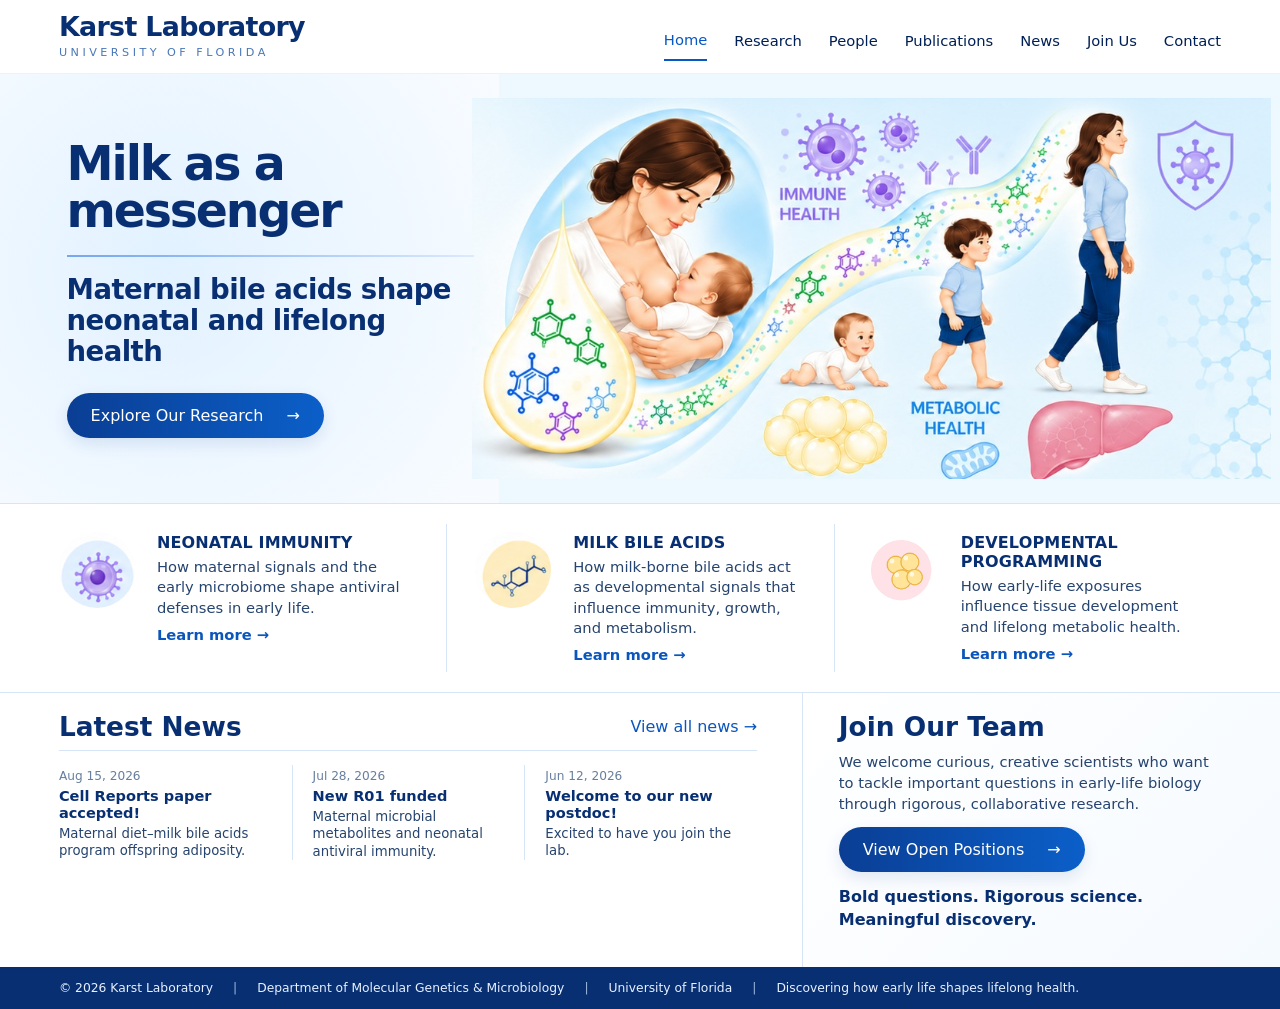
==== index.html @ 3fd6d51c "Add files via upload" ====
<!doctype html>
<html lang="en">
<head>
  <meta charset="utf-8">
  <meta name="viewport" content="width=device-width, initial-scale=1">
  <title>Karst Laboratory | University of Florida</title>
  <meta name="description" content="The Karst Laboratory studies how maternal and microbial signals shape neonatal immunity, development, and lifelong health.">
  <link rel="stylesheet" href="styles.css">
</head>

<body>
<header class="site-header">
  <div class="brand">
    <a href="index.html" class="brand-name">Karst Laboratory</a>
    <div class="brand-subtitle">UNIVERSITY OF FLORIDA</div>
  </div>

  <nav aria-label="Main navigation">
    <a class="active" href="index.html">Home</a>
    <a href="research.html">Research</a>
    <a href="people.html">People</a>
    <a href="publications.html">Publications</a>
    <a href="news.html">News</a>
    <a href="join.html">Join Us</a>
    <a href="contact.html">Contact</a>
  </nav>
</header>

<main>
  <section class="hero">
    <div class="hero-copy">
      <h1>Milk as a messenger</h1>
      <div class="hero-rule"></div>
      <h2>Maternal bile acids shape<br>neonatal and lifelong health</h2>
      <a class="button" href="research.html">Explore Our Research <span>→</span></a>
    </div>

    <div class="hero-art">
      <img src="assets/hero-art.jpg"
           alt="Scientific illustration showing breastfeeding, milk-borne metabolites, immune health, metabolic health, and development from infancy to adulthood.">
    </div>
  </section>

  <section class="research-grid" aria-label="Research areas">
    <article class="research-card">
      <div class="icon image-icon"><img src="assets/icon-virus.png" alt="Virus particle"></div>
      <div>
        <h3>Neonatal Immunity</h3>
        <p>How maternal signals and the early microbiome shape antiviral defenses in early life.</p>
        <a href="research.html#immunity">Learn more →</a>
      </div>
    </article>

    <article class="research-card">
      <div class="icon image-icon"><img src="assets/icon-bile-acid.png" alt="Bile acid chemical structure"></div>
      <div>
        <h3>Milk Bile Acids</h3>
        <p>How milk-borne bile acids act as developmental signals that influence immunity, growth, and metabolism.</p>
        <a href="research.html#bile-acids">Learn more →</a>
      </div>
    </article>

    <article class="research-card">
      <div class="icon image-icon"><img src="assets/icon-adipocytes-v2.png" alt="Adipocytes"></div>
      <div>
        <h3>Developmental Programming</h3>
        <p>How early-life exposures influence tissue development and lifelong metabolic health.</p>
        <a href="research.html#programming">Learn more →</a>
      </div>
    </article>
  </section>

  <section class="lower-grid">
    <div class="news-panel">
      <div class="section-heading">
        <h2>Latest News</h2>
        <a href="news.html">View all news →</a>
      </div>

      <div class="news-items">
        <article>
          <span class="date">Aug 15, 2026</span>
          <h4>Cell Reports paper accepted!</h4>
          <p>Maternal diet–milk bile acids program offspring adiposity.</p>
        </article>

        <article>
          <span class="date">Jul 28, 2026</span>
          <h4>New R01 funded</h4>
          <p>Maternal microbial metabolites and neonatal antiviral immunity.</p>
        </article>

        <article>
          <span class="date">Jun 12, 2026</span>
          <h4>Welcome to our new postdoc!</h4>
          <p>Excited to have you join the lab.</p>
        </article>
      </div>
    </div>

    <aside class="join-panel">
      <h2>Join Our Team</h2>
      <p>We welcome curious, creative scientists who want to tackle important questions in early-life biology through rigorous, collaborative research.</p>
      <a class="button" href="join.html">View Open Positions <span>→</span></a>
      <p class="tagline"><strong>Bold questions. Rigorous science. Meaningful discovery.</strong></p>
    </aside>
  </section>
</main>

<footer>
  <span>© 2026 Karst Laboratory</span>
  <span>Department of Molecular Genetics &amp; Microbiology</span>
  <span>University of Florida</span>
  <span class="footer-tagline">Discovering how early life shapes lifelong health.</span>
</footer>
</body>
</html>
---- styles.css ----
:root{
  --navy:#082f72;
  --blue:#0b56bd;
  --text:#26446f;
  --muted:#667e9f;
  --line:#d7e6f6;
  --light:#f5fbff;
  --white:#ffffff;
}

*{box-sizing:border-box}
html{scroll-behavior:smooth}
body{
  margin:0;
  font-family:Inter,ui-sans-serif,system-ui,-apple-system,BlinkMacSystemFont,"Segoe UI",sans-serif;
  color:var(--text);
  background:#fff;
}

a{color:var(--blue);text-decoration:none}
a:hover{text-decoration:underline}

.site-header{
  min-height:74px;
  display:flex;
  align-items:center;
  justify-content:space-between;
  gap:32px;
  padding:9px 4.6vw;
  border-bottom:1px solid #edf2f8;
  background:rgba(255,255,255,.98);
  position:sticky;
  top:0;
  z-index:30;
}

.brand-name{
  display:block;
  color:var(--navy);
  font-size:clamp(1.55rem,2.1vw,2.2rem);
  line-height:1;
  font-weight:750;
  letter-spacing:-.025em;
}

.brand-name:hover{text-decoration:none}

.brand-subtitle{
  margin-top:5px;
  color:#4a77b8;
  font-size:.7rem;
  letter-spacing:.31em;
}

nav{
  display:flex;
  align-items:center;
  gap:27px;
  flex-wrap:wrap;
}

nav a{
  color:#001f55;
  font-size:.92rem;
  padding:19px 0 11px;
}

nav a.active{
  color:#0758c3;
  border-bottom:2px solid #0758c3;
}

.hero{
  display:grid;
  grid-template-columns:39% 61%;
  min-height:430px;
  background:
    radial-gradient(circle at 13% 45%,rgba(222,240,255,.88),transparent 33%),
    linear-gradient(108deg,#fbfdff 0%,#f7fbff 45%,#eaf5ff 100%);
  border-bottom:1px solid var(--line);
  overflow:hidden;
}

.hero-copy{
  align-self:center;
  padding:50px 2vw 48px 5.2vw;
  z-index:2;
}

.hero h1{
  margin:0;
  color:var(--navy);
  font-size:clamp(2.8rem,3.7vw,4.5rem);
  line-height:.98;
  letter-spacing:-.045em;
  font-weight:760;
}

.hero-rule{
  width:100%;
  height:2px;
  margin:21px 0 17px;
  background:linear-gradient(90deg,#75a7ed,rgba(117,167,237,.18));
}

.hero h2{
  margin:0 0 25px;
  color:var(--navy);
  font-size:clamp(1.65rem,2.15vw,2.45rem);
  line-height:1.13;
  letter-spacing:-.02em;
  font-weight:720;
}

.button{
  display:inline-flex;
  align-items:center;
  gap:23px;
  border-radius:999px;
  padding:13px 24px;
  background:linear-gradient(90deg,#0a3e94,#0b5fc9);
  color:#fff;
  font-size:1rem;
  box-shadow:0 6px 16px rgba(21,75,145,.12);
}

.button:hover{
  text-decoration:none;
  filter:brightness(1.04);
}

.hero-art{
  min-width:0;
  display:flex;
  align-items:center;
  justify-content:center;
  overflow:hidden;
}

.hero-art img{
  width:100%;
  height:100%;
  object-fit:contain;
  object-position:center center;
  display:block;
}

.research-grid{
  display:grid;
  grid-template-columns:repeat(3,1fr);
  padding:20px 4.6vw;
  background:#fff;
  border-bottom:1px solid var(--line);
}

.research-card{
  display:grid;
  grid-template-columns:80px 1fr;
  gap:18px;
  padding:8px 28px 8px 0;
  align-items:start;
}

.research-card + .research-card{
  border-left:1px solid var(--line);
  padding-left:28px;
}

.icon{
  width:72px;
  height:72px;
  border-radius:50%;
  display:flex;
  align-items:center;
  justify-content:center;
  font-size:2rem;
  font-weight:500;
}

.immune{background:#dceaff;color:#2054b6}
.bile{background:#fff0c9;color:#204a7e}
.dev{background:#ffe0e5;color:#c74966}

.research-card h3{
  margin:1px 0 5px;
  color:var(--navy);
  font-size:1rem;
  text-transform:uppercase;
  letter-spacing:.01em;
}

.research-card p{
  margin:0 0 7px;
  line-height:1.38;
  font-size:.92rem;
}

.research-card a{
  font-weight:650;
  font-size:.92rem;
}

.lower-grid{
  display:grid;
  grid-template-columns:1.38fr .82fr;
}

.news-panel{
  padding:18px 3.5vw 24px 4.6vw;
  border-right:1px solid var(--line);
}

.section-heading{
  display:flex;
  align-items:center;
  justify-content:space-between;
  gap:25px;
  padding-bottom:8px;
  border-bottom:1px solid var(--line);
}

.section-heading h2,
.join-panel h2{
  margin:0;
  color:var(--navy);
  font-size:1.65rem;
}

.news-items{
  display:grid;
  grid-template-columns:repeat(3,1fr);
  margin-top:14px;
}

.news-items article{
  padding:0 20px 0 0;
}

.news-items article + article{
  border-left:1px solid var(--line);
  padding-left:20px;
}

.date{
  font-size:.76rem;
  color:var(--muted);
}

.news-items h4{
  margin:3px 0 4px;
  color:var(--navy);
  font-size:.91rem;
}

.news-items p{
  margin:0;
  line-height:1.3;
  font-size:.83rem;
}

.join-panel{
  padding:18px 4.6vw 24px 2.8vw;
  background:linear-gradient(135deg,#fff 0%,#f5faff 100%);
}

.join-panel p{
  max-width:520px;
  margin:10px 0 12px;
  line-height:1.42;
  font-size:.92rem;
}

.join-panel .button{
  margin-top:0;
}

.tagline{
  margin-top:14px!important;
  color:var(--navy);
  font-style:normal;
  font-size:1rem!important;
}

footer{
  display:flex;
  align-items:center;
  gap:20px;
  flex-wrap:wrap;
  padding:14px 4.6vw;
  background:var(--navy);
  color:#e7f1ff;
  font-size:.77rem;
}

footer span + span:before{
  content:"|";
  margin-right:20px;
  color:#9eb8df;
}

.footer-tagline{
  margin-left:0;
  font-style:normal;
}

@media (max-width:1000px){
  .site-header{
    align-items:flex-start;
    flex-direction:column;
  }

  nav{
    gap:18px;
  }

  nav a{
    padding:4px 0 9px;
  }

  .hero{
    grid-template-columns:1fr;
  }

  .hero-copy{
    padding:46px 6vw 24px;
  }

  .hero-art{
    min-height:360px;
  }

  .research-grid{
    grid-template-columns:1fr;
  }

  .research-card + .research-card{
    border-left:0;
    border-top:1px solid var(--line);
    padding-left:0;
    padding-top:22px;
  }

  .lower-grid{
    grid-template-columns:1fr;
  }

  .news-panel{
    border-right:0;
    border-bottom:1px solid var(--line);
  }

  .footer-tagline{
    margin-left:0;
  }
}

@media (max-width:650px){
  .research-card{
    grid-template-columns:64px 1fr;
  }

  .icon{
    width:58px;
    height:58px;
    font-size:1.7rem;
  }

  .news-items{
    grid-template-columns:1fr;
  }

  .news-items article + article{
    border-left:0;
    border-top:1px solid var(--line);
    padding:15px 0 0;
    margin-top:15px;
  }
}

/* Polished homepage overrides */
.hero-art img{
  object-fit:contain !important;
  object-position:center center !important;
}
.footer-tagline{
  margin-left:0 !important;
  font-style:normal !important;
}
.tagline{
  font-style:normal !important;
}

/* Final hero and research-icon refinements */
.hero-art{
  padding-left:0;
  background:#eef8ff;
}
.hero-art img{
  width:100%;
  height:100%;
  object-fit:contain !important;
  object-position:left center !important;
  display:block;
}
.icon.image-icon{
  overflow:hidden;
  padding:0;
  background:transparent;
}
.icon.image-icon img{
  width:100%;
  height:100%;
  object-fit:cover;
  border-radius:50%;
  display:block;
}

/* Standalone hero artwork: preserve full illustration */
.hero-art{
  overflow:hidden;
  background:#eef8ff;
}
.hero-art img{
  width:100%;
  height:100%;
  object-fit:contain !important;
  object-position:center center !important;
  display:block;
}

/* Final alignment refinements */
.hero-art{
  overflow:visible !important;
  background:#eef8ff;
}
.hero-art img{
  width:calc(100% + 18px) !important;
  max-width:none !important;
  height:100% !important;
  object-fit:contain !important;
  object-position:left center !important;
  transform:translateX(-18px);
  display:block;
}

.icon.image-icon{
  width:72px;
  height:72px;
  overflow:visible !important;
  background:transparent !important;
  padding:0 !important;
}
.icon.image-icon img{
  width:72px !important;
  height:72px !important;
  object-fit:contain !important;
  border-radius:50%;
  display:block;
}

@media (max-width:650px){
  .icon.image-icon,
  .icon.image-icon img{
    width:58px !important;
    height:58px !important;
  }
}

/* Final research-area icon fix: show each complete circular visual */
.research-grid .icon.image-icon{
  width:76px !important;
  height:76px !important;
  min-width:76px !important;
  flex:0 0 76px !important;
  padding:0 !important;
  margin:0 !important;
  overflow:visible !important;
  background:transparent !important;
  border-radius:50% !important;
}
.research-grid .icon.image-icon img{
  width:76px !important;
  height:76px !important;
  max-width:none !important;
  object-fit:contain !important;
  object-position:center center !important;
  display:block !important;
  border-radius:50% !important;
}

@media (max-width:650px){
  .research-grid .icon.image-icon{
    width:62px !important;
    height:62px !important;
    min-width:62px !important;
    flex-basis:62px !important;
  }
  .research-grid .icon.image-icon img{
    width:62px !important;
    height:62px !important;
  }
}

/* Cache-busted developmental-programming icon */
.research-card:nth-child(3) .icon.image-icon{
  overflow:visible !important;
}
.research-card:nth-child(3) .icon.image-icon img{
  width:72px !important;
  height:72px !important;
  object-fit:contain !important;
  object-position:center center !important;
  overflow:visible !important;
}
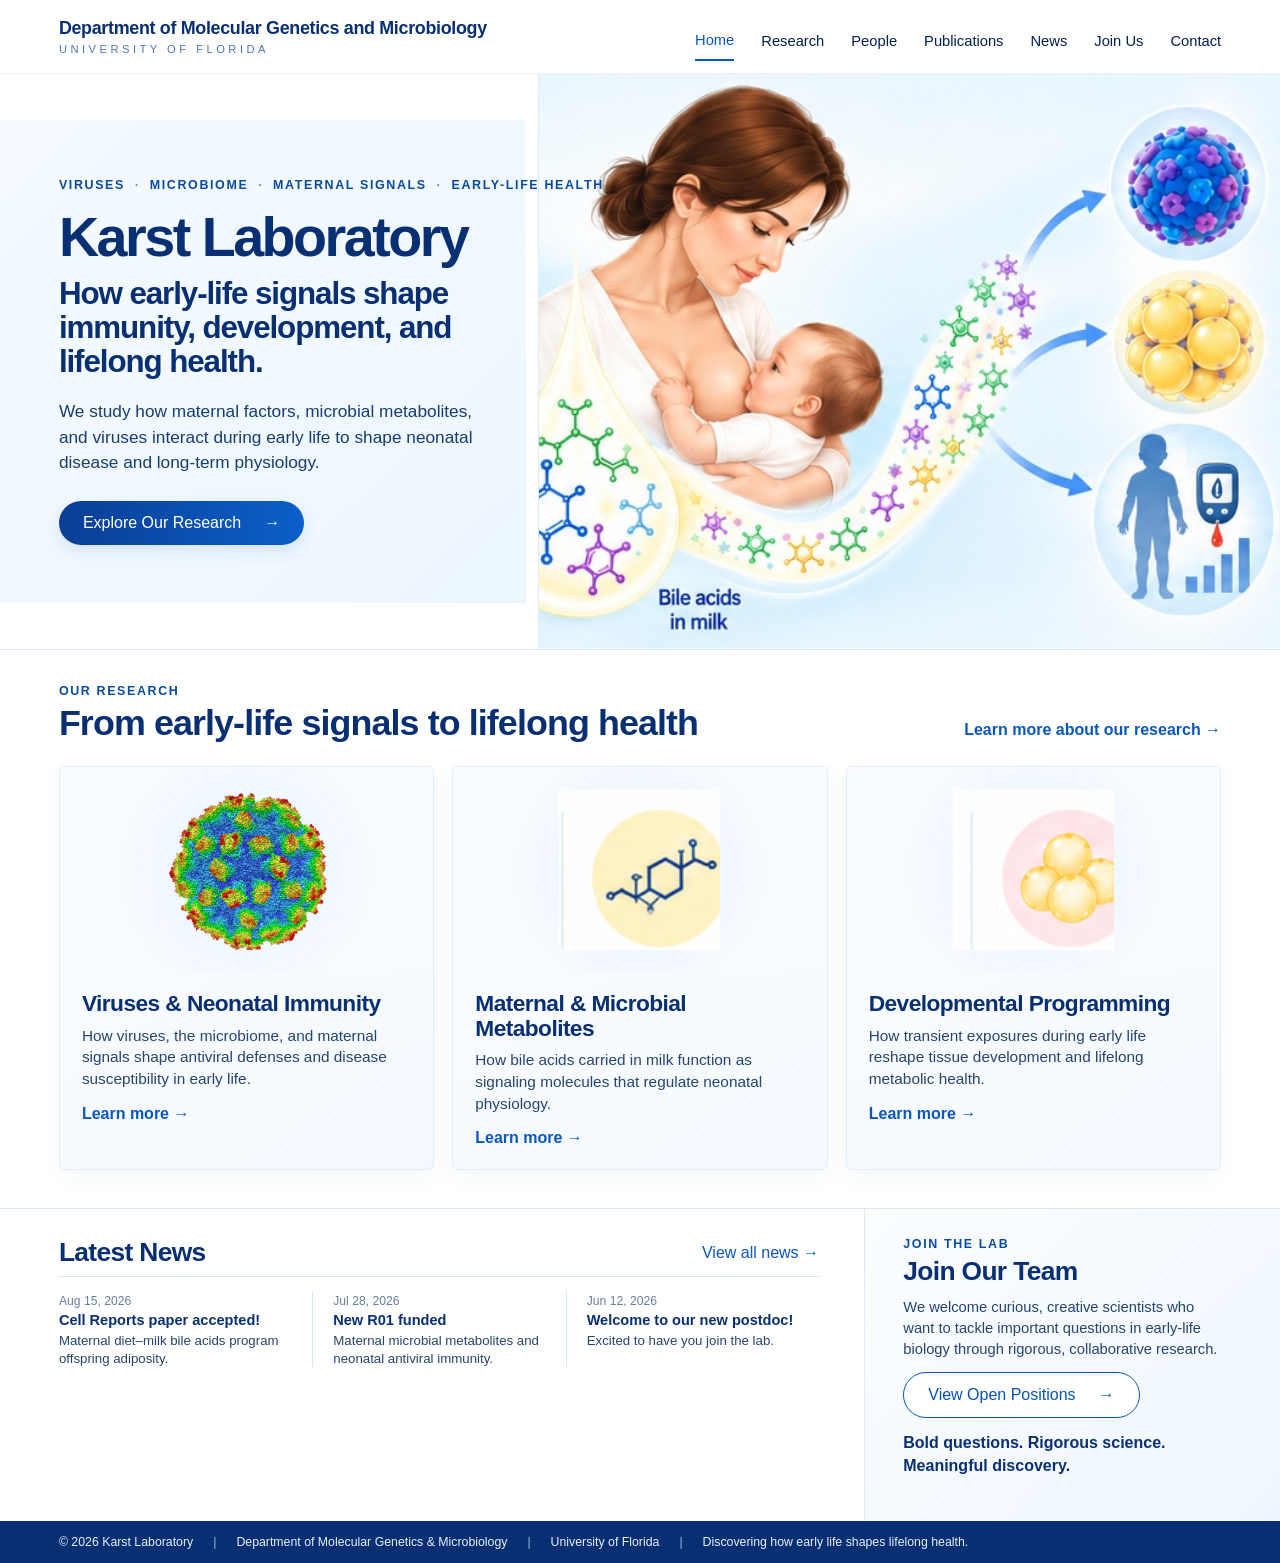
==== commit 93acb7ac: "Add files via upload" ====
--- a/index.html
+++ b/index.html
@@ -4,14 +4,15 @@
   <meta charset="utf-8">
   <meta name="viewport" content="width=device-width, initial-scale=1">
   <title>Karst Laboratory | University of Florida</title>
-  <meta name="description" content="The Karst Laboratory studies how maternal and microbial signals shape neonatal immunity, development, and lifelong health.">
+  <meta name="description" content="The Karst Laboratory studies how maternal factors, microbial metabolites, and viruses interact during early life to shape neonatal disease, tissue development, and long-term metabolic health.">
   <link rel="stylesheet" href="styles.css">
+  <link rel="stylesheet" href="home.css">
 </head>
 
-<body>
+<body class="home-page">
 <header class="site-header">
   <div class="brand">
-    <a href="index.html" class="brand-name">Karst Laboratory</a>
+    <a href="index.html" class="brand-name">Department of Molecular Genetics and Microbiology</a>
     <div class="brand-subtitle">UNIVERSITY OF FLORIDA</div>
   </div>
 
@@ -27,51 +28,68 @@
 </header>
 
 <main>
-  <section class="hero">
-    <div class="hero-copy">
-      <h1>Milk as a messenger</h1>
-      <div class="hero-rule"></div>
-      <h2>Maternal bile acids shape<br>neonatal and lifelong health</h2>
+  <section class="lab-hero">
+    <div class="lab-hero-copy">
+      <div class="hero-kicker">VIRUSES <span>·</span> MICROBIOME <span>·</span> MATERNAL SIGNALS <span>·</span> EARLY-LIFE HEALTH</div>
+      <h1>Karst Laboratory</h1>
+      <h2>How early-life signals shape immunity, development, and lifelong health.</h2>
+      <p>We study how maternal factors, microbial metabolites, and viruses interact during early life to shape neonatal disease and long-term physiology.</p>
       <a class="button" href="research.html">Explore Our Research <span>→</span></a>
     </div>
 
-    <div class="hero-art">
-      <img src="assets/hero-art.jpg"
-           alt="Scientific illustration showing breastfeeding, milk-borne metabolites, immune health, metabolic health, and development from infancy to adulthood.">
+    <div class="lab-hero-art">
+      <img src="assets/home-hero-illustration.jpg"
+           alt="Scientific illustration showing maternal microbiota influencing bile acids in milk, which shape antiviral immunity, adipose tissue development, and long-term metabolic health.">
     </div>
   </section>
 
-  <section class="research-grid" aria-label="Research areas">
-    <article class="research-card">
-      <div class="icon image-icon"><img src="assets/icon-virus.png" alt="Virus particle"></div>
+  <section class="home-research" aria-labelledby="research-heading">
+    <div class="home-section-intro">
       <div>
-        <h3>Neonatal Immunity</h3>
-        <p>How maternal signals and the early microbiome shape antiviral defenses in early life.</p>
-        <a href="research.html#immunity">Learn more →</a>
+        <div class="eyebrow">OUR RESEARCH</div>
+        <h2 id="research-heading">From early-life signals to lifelong health</h2>
       </div>
-    </article>
+      <a href="research.html" class="section-link">Learn more about our research →</a>
+    </div>
 
-    <article class="research-card">
-      <div class="icon image-icon"><img src="assets/icon-bile-acid.png" alt="Bile acid chemical structure"></div>
-      <div>
-        <h3>Milk Bile Acids</h3>
-        <p>How milk-borne bile acids act as developmental signals that influence immunity, growth, and metabolism.</p>
-        <a href="research.html#bile-acids">Learn more →</a>
-      </div>
-    </article>
+    <div class="home-research-grid">
+      <article class="home-research-card">
+        <div class="home-card-image virus-card-image">
+          <img src="assets/icon-norovirus.png" alt="Nonenveloped norovirus virion">
+        </div>
+        <div class="home-card-copy">
+          <h3>Viruses &amp; Neonatal Immunity</h3>
+          <p>How viruses, the microbiome, and maternal signals shape antiviral defenses and disease susceptibility in early life.</p>
+          <a href="research.html#immunity">Learn more →</a>
+        </div>
+      </article>
 
-    <article class="research-card">
-      <div class="icon image-icon"><img src="assets/icon-adipocytes-v2.png" alt="Adipocytes"></div>
-      <div>
-        <h3>Developmental Programming</h3>
-        <p>How early-life exposures influence tissue development and lifelong metabolic health.</p>
-        <a href="research.html#programming">Learn more →</a>
-      </div>
-    </article>
+      <article class="home-research-card">
+        <div class="home-card-image">
+          <img src="assets/icon-bile-acid.png" alt="Bile acid chemical structure">
+        </div>
+        <div class="home-card-copy">
+          <h3>Maternal &amp; Microbial Metabolites</h3>
+          <p>How bile acids carried in milk function as signaling molecules that regulate neonatal physiology.</p>
+          <a href="research.html#bile-acids">Learn more →</a>
+        </div>
+      </article>
+
+      <article class="home-research-card">
+        <div class="home-card-image">
+          <img src="assets/icon-adipocytes.png" alt="Adipose tissue">
+        </div>
+        <div class="home-card-copy">
+          <h3>Developmental Programming</h3>
+          <p>How transient exposures during early life reshape tissue development and lifelong metabolic health.</p>
+          <a href="research.html#programming">Learn more →</a>
+        </div>
+      </article>
+    </div>
   </section>
 
-  <section class="lower-grid">
-    <div class="news-panel">
+  <section class="home-lower">
+    <div class="news-panel home-news">
       <div class="section-heading">
         <h2>Latest News</h2>
         <a href="news.html">View all news →</a>
@@ -98,10 +116,11 @@
       </div>
     </div>
 
-    <aside class="join-panel">
+    <aside class="join-panel home-join">
+      <div class="eyebrow">JOIN THE LAB</div>
       <h2>Join Our Team</h2>
       <p>We welcome curious, creative scientists who want to tackle important questions in early-life biology through rigorous, collaborative research.</p>
-      <a class="button" href="join.html">View Open Positions <span>→</span></a>
+      <a class="button outline-button" href="join.html">View Open Positions <span>→</span></a>
       <p class="tagline"><strong>Bold questions. Rigorous science. Meaningful discovery.</strong></p>
     </aside>
   </section>
--- a/styles.css
+++ b/styles.css
@@ -465,50 +465,3 @@
     height:58px !important;
   }
 }
-
-/* Final research-area icon fix: show each complete circular visual */
-.research-grid .icon.image-icon{
-  width:76px !important;
-  height:76px !important;
-  min-width:76px !important;
-  flex:0 0 76px !important;
-  padding:0 !important;
-  margin:0 !important;
-  overflow:visible !important;
-  background:transparent !important;
-  border-radius:50% !important;
-}
-.research-grid .icon.image-icon img{
-  width:76px !important;
-  height:76px !important;
-  max-width:none !important;
-  object-fit:contain !important;
-  object-position:center center !important;
-  display:block !important;
-  border-radius:50% !important;
-}
-
-@media (max-width:650px){
-  .research-grid .icon.image-icon{
-    width:62px !important;
-    height:62px !important;
-    min-width:62px !important;
-    flex-basis:62px !important;
-  }
-  .research-grid .icon.image-icon img{
-    width:62px !important;
-    height:62px !important;
-  }
-}
-
-/* Cache-busted developmental-programming icon */
-.research-card:nth-child(3) .icon.image-icon{
-  overflow:visible !important;
-}
-.research-card:nth-child(3) .icon.image-icon img{
-  width:72px !important;
-  height:72px !important;
-  object-fit:contain !important;
-  object-position:center center !important;
-  overflow:visible !important;
-}
--- a/home.css
+++ b/home.css
@@ -0,0 +1,417 @@
+
+/* Homepage redesign: research-lab-first identity */
+.home-page{
+  --home-navy:#082f72;
+  --home-blue:#0b56bd;
+  --home-ink:#24436d;
+  --home-soft:#f4f9ff;
+  --home-cream:#fcfaf6;
+  --home-line:#dbe8f5;
+}
+
+.home-page .site-header{
+  position:sticky;
+  top:0;
+  z-index:50;
+}
+
+/* Hero */
+.lab-hero{
+  display:grid;
+  grid-template-columns:minmax(430px, .92fr) minmax(560px, 1.35fr);
+  min-height:575px;
+  overflow:hidden;
+  background:
+    radial-gradient(circle at 72% 45%, rgba(225,240,255,.62), transparent 34%),
+    linear-gradient(100deg, #fdfbf7 0%, #fbfbf8 45%, #f4f9ff 100%);
+  border-bottom:1px solid var(--home-line);
+}
+
+.lab-hero-copy{
+  align-self:center;
+  padding:58px 28px 58px 4.6vw;
+  position:relative;
+  z-index:2;
+}
+
+.hero-kicker,
+.eyebrow{
+  color:#0b4b9f;
+  font-weight:700;
+  letter-spacing:.13em;
+  font-size:.78rem;
+}
+
+.hero-kicker{
+  margin-bottom:18px;
+  white-space:nowrap;
+}
+
+.hero-kicker span{
+  padding:0 .38em;
+  color:#6b8fbf;
+}
+
+.lab-hero h1{
+  margin:0 0 12px;
+  color:var(--home-navy);
+  font-family:Georgia,"Times New Roman",serif;
+  font-size:clamp(3.6rem,5vw,5.7rem);
+  line-height:.94;
+  font-weight:700;
+  letter-spacing:-.045em;
+}
+
+.lab-hero h2{
+  margin:0 0 20px;
+  max-width:650px;
+  color:var(--home-navy);
+  font-family:Georgia,"Times New Roman",serif;
+  font-size:clamp(2rem,2.75vw,3rem);
+  line-height:1.08;
+  letter-spacing:-.025em;
+  font-weight:500;
+}
+
+.lab-hero-copy > p{
+  margin:0 0 25px;
+  max-width:650px;
+  color:#183c70;
+  font-family:Georgia,"Times New Roman",serif;
+  font-size:1.15rem;
+  line-height:1.5;
+}
+
+.lab-hero-art{
+  min-width:0;
+  display:flex;
+  align-items:center;
+  justify-content:center;
+  overflow:hidden;
+  padding:0;
+  background:transparent;
+}
+
+.lab-hero-art img{
+  width:100%;
+  height:100%;
+  min-height:575px;
+  object-fit:cover;
+  object-position:center center;
+  display:block;
+  mix-blend-mode:multiply;
+}
+
+/* Research overview */
+.home-research{
+  padding:34px 4.6vw 38px;
+  background:#fff;
+  border-bottom:1px solid var(--home-line);
+}
+
+.home-section-intro{
+  display:flex;
+  align-items:flex-end;
+  justify-content:space-between;
+  gap:30px;
+  margin-bottom:22px;
+}
+
+.home-section-intro h2{
+  margin:5px 0 0;
+  color:var(--home-navy);
+  font-family:Georgia,"Times New Roman",serif;
+  font-weight:600;
+  font-size:clamp(2rem,2.8vw,3rem);
+  letter-spacing:-.025em;
+}
+
+.section-link{
+  white-space:nowrap;
+  padding-bottom:5px;
+  font-weight:650;
+}
+
+.home-research-grid{
+  display:grid;
+  grid-template-columns:repeat(3,minmax(0,1fr));
+  gap:18px;
+}
+
+.home-research-card{
+  overflow:hidden;
+  border:1px solid #e3edf7;
+  border-radius:6px;
+  background:linear-gradient(145deg,#fbfdff 0%,#f3f9ff 100%);
+  box-shadow:0 7px 22px rgba(19,62,116,.045);
+}
+
+.home-card-image{
+  height:205px;
+  display:flex;
+  align-items:center;
+  justify-content:center;
+  padding:22px;
+  background:
+    radial-gradient(circle at center, rgba(217,235,253,.58), transparent 62%),
+    #f8fbff;
+}
+
+.home-card-image img{
+  width:100%;
+  height:100%;
+  object-fit:contain;
+  display:block;
+}
+
+.virus-card-image img{
+  max-width:190px;
+  max-height:190px;
+}
+
+.home-card-copy{
+  padding:19px 22px 22px;
+}
+
+.home-card-copy h3{
+  margin:0 0 9px;
+  color:var(--home-navy);
+  font-family:Georgia,"Times New Roman",serif;
+  font-size:1.42rem;
+  line-height:1.08;
+}
+
+.home-card-copy p{
+  margin:0 0 15px;
+  min-height:4.2em;
+  line-height:1.42;
+  font-size:.96rem;
+}
+
+.home-card-copy a{
+  font-weight:700;
+}
+
+/* Bottom row */
+.home-lower{
+  display:grid;
+  grid-template-columns:1.5fr .72fr;
+  background:#fff;
+}
+
+.home-news{
+  padding:28px 3.5vw 31px 4.6vw;
+  border-right:1px solid var(--home-line);
+}
+
+.home-join{
+  padding:28px 4.6vw 31px 3vw;
+  background:linear-gradient(135deg,#fbfdff 0%,#eef7ff 100%);
+}
+
+.home-join .eyebrow{
+  margin-bottom:5px;
+}
+
+.home-join .outline-button{
+  background:#fff;
+  color:#0753b1;
+  border:1.5px solid #0753b1;
+  box-shadow:none;
+}
+
+.home-join .outline-button:hover{
+  background:#f4f9ff;
+}
+
+/* Keep the real nonenveloped virion transparent instead of forcing a circular crop. */
+.home-page .virus-card-image img{
+  border-radius:0 !important;
+}
+
+/* Responsive */
+@media (max-width:1120px){
+  .lab-hero{
+    grid-template-columns:1fr;
+  }
+
+  .lab-hero-copy{
+    padding:50px 6vw 24px;
+  }
+
+  .hero-kicker{
+    white-space:normal;
+  }
+
+  .lab-hero-art{
+    min-height:470px;
+  }
+
+  .lab-hero-art img{
+    min-height:470px;
+    object-fit:cover;
+  }
+}
+
+@media (max-width:900px){
+  .home-research-grid{
+    grid-template-columns:1fr;
+  }
+
+  .home-research-card{
+    display:grid;
+    grid-template-columns:210px 1fr;
+  }
+
+  .home-card-image{
+    height:auto;
+    min-height:180px;
+  }
+
+  .home-card-copy p{
+    min-height:0;
+  }
+
+  .home-lower{
+    grid-template-columns:1fr;
+  }
+
+  .home-news{
+    border-right:0;
+    border-bottom:1px solid var(--home-line);
+  }
+}
+
+@media (max-width:650px){
+  .lab-hero-copy{
+    padding:38px 6vw 22px;
+  }
+
+  .lab-hero h1{
+    font-size:3.2rem;
+  }
+
+  .lab-hero-art,
+  .lab-hero-art img{
+    min-height:360px;
+  }
+
+  .home-section-intro{
+    align-items:flex-start;
+    flex-direction:column;
+    gap:10px;
+  }
+
+  .home-research-card{
+    display:block;
+  }
+
+  .home-card-image{
+    height:185px;
+  }
+
+  .home-news,
+  .home-join,
+  .home-research{
+    padding-left:6vw;
+    padding-right:6vw;
+  }
+}
+
+
+/* FINAL HOMEPAGE REFINEMENTS — September 2026
+   Typography follows the cleaner sans-serif character of the previous homepage.
+   Hero copy and illustration are deliberately separated into distinct panels. */
+
+.home-page,
+.home-page button,
+.home-page input,
+.home-page textarea,
+.home-page select {
+  font-family: Arial, Helvetica, sans-serif;
+}
+
+.home-page .site-header .brand-name,
+.home-page nav,
+.home-page .lab-hero h1,
+.home-page .lab-hero h2,
+.home-page .lab-hero-copy > p,
+.home-page .home-section-intro h2,
+.home-page .home-card-copy h3,
+.home-page .home-card-copy p,
+.home-page .home-lower h2,
+.home-page .home-lower p {
+  font-family: Arial, Helvetica, sans-serif;
+}
+
+/* Department identity in the header rather than repeating Karst Laboratory. */
+.home-page .site-header .brand-name {
+  font-size: 1.12rem;
+  line-height: 1.12;
+  font-weight: 750;
+  letter-spacing: -0.018em;
+  max-width: 440px;
+}
+
+/* A cleaner 42/58 split creates a distinct text panel and image panel. */
+.home-page .lab-hero {
+  grid-template-columns: minmax(455px, 42%) minmax(0, 58%);
+  background: #fff;
+}
+
+.home-page .lab-hero-copy {
+  background: linear-gradient(135deg, #f4faff 0%, #edf7ff 100%);
+  border-right: 12px solid #fff;
+  padding-left: 4.6vw;
+  padding-right: 34px;
+}
+
+/* Slightly smaller than the previous mockup, while remaining the hero anchor. */
+.home-page .lab-hero h1 {
+  font-size: clamp(3.35rem, 4.35vw, 5.05rem);
+  line-height: .98;
+  font-weight: 760;
+  letter-spacing: -0.045em;
+  margin-bottom: 12px;
+}
+
+.home-page .lab-hero h2 {
+  font-size: clamp(1.9rem, 2.45vw, 2.72rem);
+  line-height: 1.09;
+  font-weight: 720;
+  letter-spacing: -0.035em;
+}
+
+.home-page .lab-hero-copy > p {
+  font-size: 1.08rem;
+  line-height: 1.48;
+}
+
+.home-page .lab-hero-art {
+  background: #eef8ff;
+  border-left: 1px solid #dcecf8;
+}
+
+.home-page .lab-hero-art img {
+  mix-blend-mode: normal;
+  object-fit: cover;
+  object-position: center center;
+}
+
+/* Match the stronger, cleaner headings of the previous homepage. */
+.home-page .home-section-intro h2,
+.home-page .home-card-copy h3,
+.home-page .home-lower h2 {
+  font-weight: 750;
+  letter-spacing: -0.025em;
+}
+
+@media (max-width:1120px) {
+  .home-page .lab-hero {
+    grid-template-columns: 1fr;
+  }
+  .home-page .lab-hero-copy {
+    border-right: 0;
+    border-bottom: 10px solid #fff;
+  }
+}
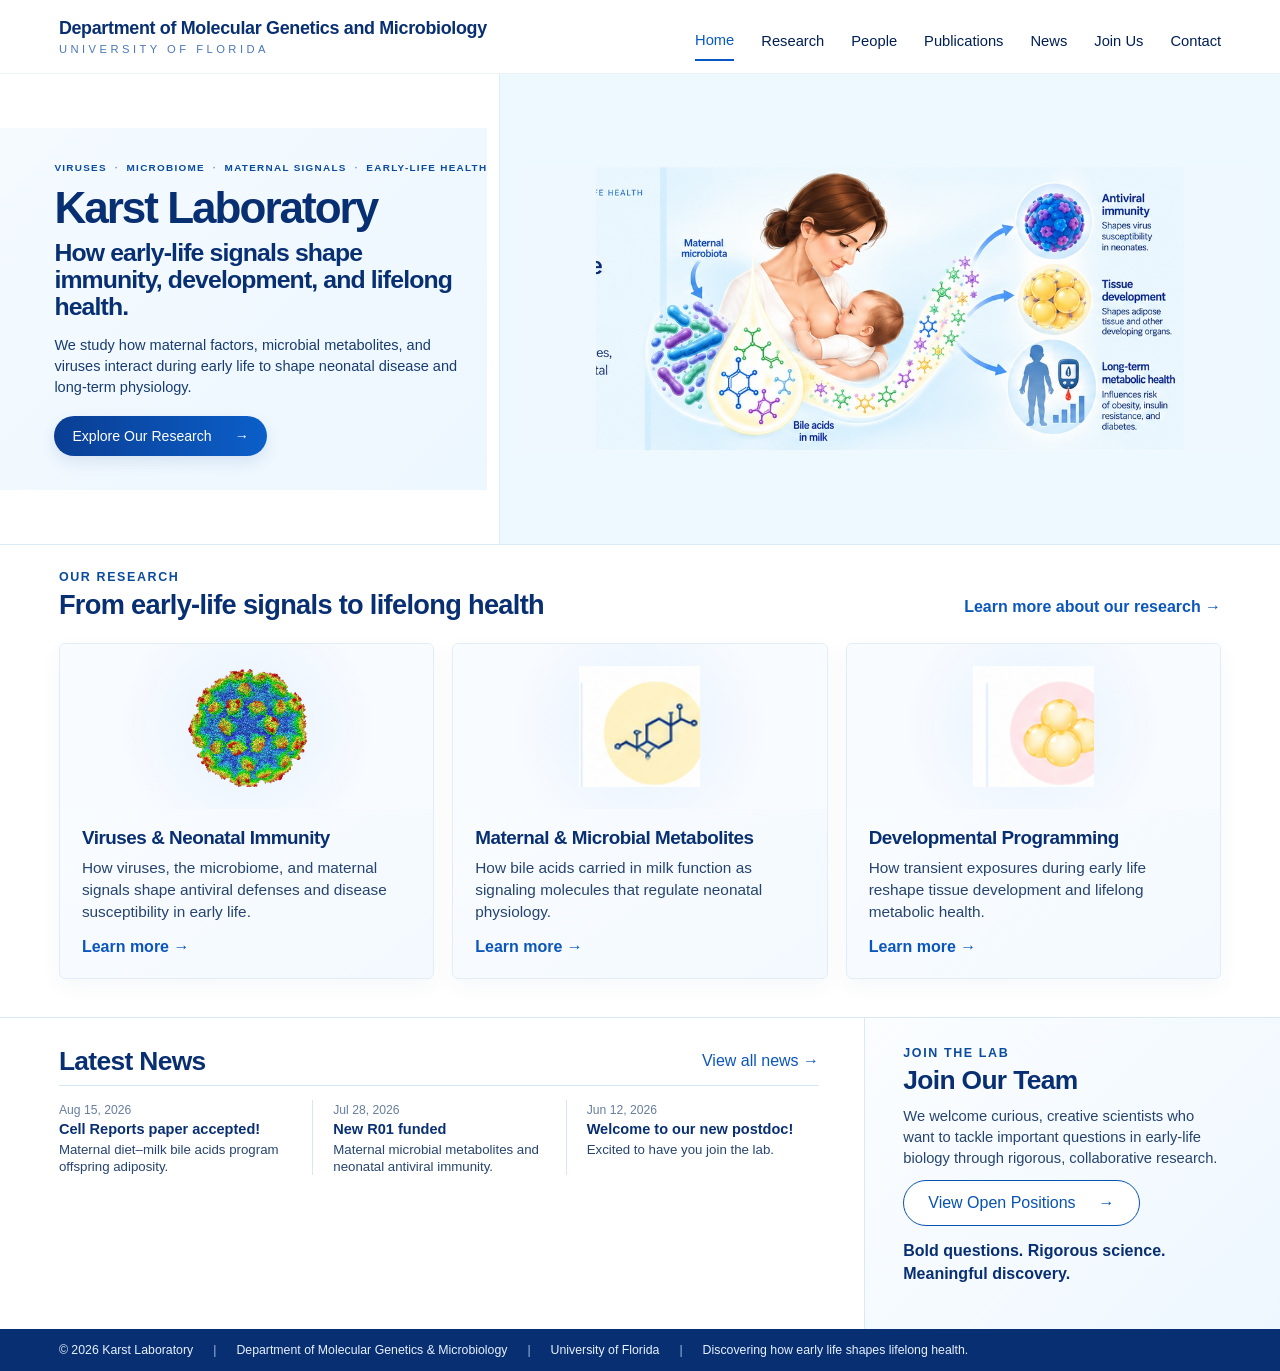
==== commit 30eae907: "Add files via upload" ====
--- a/index.html
+++ b/index.html
@@ -6,7 +6,7 @@
   <title>Karst Laboratory | University of Florida</title>
   <meta name="description" content="The Karst Laboratory studies how maternal factors, microbial metabolites, and viruses interact during early life to shape neonatal disease, tissue development, and long-term metabolic health.">
   <link rel="stylesheet" href="styles.css">
-  <link rel="stylesheet" href="home.css">
+  <link rel="stylesheet" href="home-v2.css">
 </head>
 
 <body class="home-page">
@@ -38,7 +38,7 @@
     </div>
 
     <div class="lab-hero-art">
-      <img src="assets/home-hero-illustration.jpg"
+      <img src="assets/home-hero-illustration-v2.jpg"
            alt="Scientific illustration showing maternal microbiota influencing bile acids in milk, which shape antiviral immunity, adipose tissue development, and long-term metabolic health.">
     </div>
   </section>
--- a/home-v2.css
+++ b/home-v2.css
@@ -0,0 +1,504 @@
+
+/* Homepage redesign: research-lab-first identity */
+.home-page{
+  --home-navy:#082f72;
+  --home-blue:#0b56bd;
+  --home-ink:#24436d;
+  --home-soft:#f4f9ff;
+  --home-cream:#fcfaf6;
+  --home-line:#dbe8f5;
+}
+
+.home-page .site-header{
+  position:sticky;
+  top:0;
+  z-index:50;
+}
+
+/* Hero */
+.lab-hero{
+  display:grid;
+  grid-template-columns:minmax(430px, .92fr) minmax(560px, 1.35fr);
+  min-height:575px;
+  overflow:hidden;
+  background:
+    radial-gradient(circle at 72% 45%, rgba(225,240,255,.62), transparent 34%),
+    linear-gradient(100deg, #fdfbf7 0%, #fbfbf8 45%, #f4f9ff 100%);
+  border-bottom:1px solid var(--home-line);
+}
+
+.lab-hero-copy{
+  align-self:center;
+  padding:58px 28px 58px 4.6vw;
+  position:relative;
+  z-index:2;
+}
+
+.hero-kicker,
+.eyebrow{
+  color:#0b4b9f;
+  font-weight:700;
+  letter-spacing:.13em;
+  font-size:.78rem;
+}
+
+.hero-kicker{
+  margin-bottom:18px;
+  white-space:nowrap;
+}
+
+.hero-kicker span{
+  padding:0 .38em;
+  color:#6b8fbf;
+}
+
+.lab-hero h1{
+  margin:0 0 12px;
+  color:var(--home-navy);
+  font-family:Georgia,"Times New Roman",serif;
+  font-size:clamp(3.6rem,5vw,5.7rem);
+  line-height:.94;
+  font-weight:700;
+  letter-spacing:-.045em;
+}
+
+.lab-hero h2{
+  margin:0 0 20px;
+  max-width:650px;
+  color:var(--home-navy);
+  font-family:Georgia,"Times New Roman",serif;
+  font-size:clamp(2rem,2.75vw,3rem);
+  line-height:1.08;
+  letter-spacing:-.025em;
+  font-weight:500;
+}
+
+.lab-hero-copy > p{
+  margin:0 0 25px;
+  max-width:650px;
+  color:#183c70;
+  font-family:Georgia,"Times New Roman",serif;
+  font-size:1.15rem;
+  line-height:1.5;
+}
+
+.lab-hero-art{
+  min-width:0;
+  display:flex;
+  align-items:center;
+  justify-content:center;
+  overflow:hidden;
+  padding:0;
+  background:transparent;
+}
+
+.lab-hero-art img{
+  width:100%;
+  height:100%;
+  min-height:575px;
+  object-fit:cover;
+  object-position:center center;
+  display:block;
+  mix-blend-mode:multiply;
+}
+
+/* Research overview */
+.home-research{
+  padding:34px 4.6vw 38px;
+  background:#fff;
+  border-bottom:1px solid var(--home-line);
+}
+
+.home-section-intro{
+  display:flex;
+  align-items:flex-end;
+  justify-content:space-between;
+  gap:30px;
+  margin-bottom:22px;
+}
+
+.home-section-intro h2{
+  margin:5px 0 0;
+  color:var(--home-navy);
+  font-family:Georgia,"Times New Roman",serif;
+  font-weight:600;
+  font-size:clamp(2rem,2.8vw,3rem);
+  letter-spacing:-.025em;
+}
+
+.section-link{
+  white-space:nowrap;
+  padding-bottom:5px;
+  font-weight:650;
+}
+
+.home-research-grid{
+  display:grid;
+  grid-template-columns:repeat(3,minmax(0,1fr));
+  gap:18px;
+}
+
+.home-research-card{
+  overflow:hidden;
+  border:1px solid #e3edf7;
+  border-radius:6px;
+  background:linear-gradient(145deg,#fbfdff 0%,#f3f9ff 100%);
+  box-shadow:0 7px 22px rgba(19,62,116,.045);
+}
+
+.home-card-image{
+  height:205px;
+  display:flex;
+  align-items:center;
+  justify-content:center;
+  padding:22px;
+  background:
+    radial-gradient(circle at center, rgba(217,235,253,.58), transparent 62%),
+    #f8fbff;
+}
+
+.home-card-image img{
+  width:100%;
+  height:100%;
+  object-fit:contain;
+  display:block;
+}
+
+.virus-card-image img{
+  max-width:190px;
+  max-height:190px;
+}
+
+.home-card-copy{
+  padding:19px 22px 22px;
+}
+
+.home-card-copy h3{
+  margin:0 0 9px;
+  color:var(--home-navy);
+  font-family:Georgia,"Times New Roman",serif;
+  font-size:1.42rem;
+  line-height:1.08;
+}
+
+.home-card-copy p{
+  margin:0 0 15px;
+  min-height:4.2em;
+  line-height:1.42;
+  font-size:.96rem;
+}
+
+.home-card-copy a{
+  font-weight:700;
+}
+
+/* Bottom row */
+.home-lower{
+  display:grid;
+  grid-template-columns:1.5fr .72fr;
+  background:#fff;
+}
+
+.home-news{
+  padding:28px 3.5vw 31px 4.6vw;
+  border-right:1px solid var(--home-line);
+}
+
+.home-join{
+  padding:28px 4.6vw 31px 3vw;
+  background:linear-gradient(135deg,#fbfdff 0%,#eef7ff 100%);
+}
+
+.home-join .eyebrow{
+  margin-bottom:5px;
+}
+
+.home-join .outline-button{
+  background:#fff;
+  color:#0753b1;
+  border:1.5px solid #0753b1;
+  box-shadow:none;
+}
+
+.home-join .outline-button:hover{
+  background:#f4f9ff;
+}
+
+/* Keep the real nonenveloped virion transparent instead of forcing a circular crop. */
+.home-page .virus-card-image img{
+  border-radius:0 !important;
+}
+
+/* Responsive */
+@media (max-width:1120px){
+  .lab-hero{
+    grid-template-columns:1fr;
+  }
+
+  .lab-hero-copy{
+    padding:50px 6vw 24px;
+  }
+
+  .hero-kicker{
+    white-space:normal;
+  }
+
+  .lab-hero-art{
+    min-height:470px;
+  }
+
+  .lab-hero-art img{
+    min-height:470px;
+    object-fit:cover;
+  }
+}
+
+@media (max-width:900px){
+  .home-research-grid{
+    grid-template-columns:1fr;
+  }
+
+  .home-research-card{
+    display:grid;
+    grid-template-columns:210px 1fr;
+  }
+
+  .home-card-image{
+    height:auto;
+    min-height:180px;
+  }
+
+  .home-card-copy p{
+    min-height:0;
+  }
+
+  .home-lower{
+    grid-template-columns:1fr;
+  }
+
+  .home-news{
+    border-right:0;
+    border-bottom:1px solid var(--home-line);
+  }
+}
+
+@media (max-width:650px){
+  .lab-hero-copy{
+    padding:38px 6vw 22px;
+  }
+
+  .lab-hero h1{
+    font-size:3.2rem;
+  }
+
+  .lab-hero-art,
+  .lab-hero-art img{
+    min-height:360px;
+  }
+
+  .home-section-intro{
+    align-items:flex-start;
+    flex-direction:column;
+    gap:10px;
+  }
+
+  .home-research-card{
+    display:block;
+  }
+
+  .home-card-image{
+    height:185px;
+  }
+
+  .home-news,
+  .home-join,
+  .home-research{
+    padding-left:6vw;
+    padding-right:6vw;
+  }
+}
+
+
+/* FINAL HOMEPAGE REFINEMENTS — September 2026
+   Typography follows the cleaner sans-serif character of the previous homepage.
+   Hero copy and illustration are deliberately separated into distinct panels. */
+
+.home-page,
+.home-page button,
+.home-page input,
+.home-page textarea,
+.home-page select {
+  font-family: Arial, Helvetica, sans-serif;
+}
+
+.home-page .site-header .brand-name,
+.home-page nav,
+.home-page .lab-hero h1,
+.home-page .lab-hero h2,
+.home-page .lab-hero-copy > p,
+.home-page .home-section-intro h2,
+.home-page .home-card-copy h3,
+.home-page .home-card-copy p,
+.home-page .home-lower h2,
+.home-page .home-lower p {
+  font-family: Arial, Helvetica, sans-serif;
+}
+
+/* Department identity in the header rather than repeating Karst Laboratory. */
+.home-page .site-header .brand-name {
+  font-size: 1.12rem;
+  line-height: 1.12;
+  font-weight: 750;
+  letter-spacing: -0.018em;
+  max-width: 440px;
+}
+
+/* A cleaner 42/58 split creates a distinct text panel and image panel. */
+.home-page .lab-hero {
+  grid-template-columns: minmax(455px, 42%) minmax(0, 58%);
+  background: #fff;
+}
+
+.home-page .lab-hero-copy {
+  background: linear-gradient(135deg, #f4faff 0%, #edf7ff 100%);
+  border-right: 12px solid #fff;
+  padding-left: 4.6vw;
+  padding-right: 34px;
+}
+
+/* Slightly smaller than the previous mockup, while remaining the hero anchor. */
+.home-page .lab-hero h1 {
+  font-size: clamp(3.35rem, 4.35vw, 5.05rem);
+  line-height: .98;
+  font-weight: 760;
+  letter-spacing: -0.045em;
+  margin-bottom: 12px;
+}
+
+.home-page .lab-hero h2 {
+  font-size: clamp(1.9rem, 2.45vw, 2.72rem);
+  line-height: 1.09;
+  font-weight: 720;
+  letter-spacing: -0.035em;
+}
+
+.home-page .lab-hero-copy > p {
+  font-size: 1.08rem;
+  line-height: 1.48;
+}
+
+.home-page .lab-hero-art {
+  background: #eef8ff;
+  border-left: 1px solid #dcecf8;
+}
+
+.home-page .lab-hero-art img {
+  mix-blend-mode: normal;
+  object-fit: cover;
+  object-position: center center;
+}
+
+/* Match the stronger, cleaner headings of the previous homepage. */
+.home-page .home-section-intro h2,
+.home-page .home-card-copy h3,
+.home-page .home-lower h2 {
+  font-weight: 750;
+  letter-spacing: -0.025em;
+}
+
+@media (max-width:1120px) {
+  .home-page .lab-hero {
+    grid-template-columns: 1fr;
+  }
+  .home-page .lab-hero-copy {
+    border-right: 0;
+    border-bottom: 10px solid #fff;
+  }
+}
+
+
+/* HOMEPAGE V2 — explicit scale reduction + full hero artwork */
+.home-page .lab-hero {
+  min-height: 470px !important;
+  grid-template-columns: minmax(405px, 39%) minmax(0, 61%) !important;
+}
+
+.home-page .lab-hero-copy {
+  padding-top: 34px !important;
+  padding-bottom: 34px !important;
+  padding-left: 4.25vw !important;
+  padding-right: 28px !important;
+}
+
+.home-page .hero-kicker {
+  font-size: .62rem !important;
+  margin-bottom: 13px !important;
+}
+
+.home-page .lab-hero h1 {
+  font-size: clamp(2.75rem, 3.35vw, 3.85rem) !important;
+  margin-bottom: 10px !important;
+}
+
+.home-page .lab-hero h2 {
+  font-size: clamp(1.55rem, 1.82vw, 1.95rem) !important;
+  line-height: 1.09 !important;
+  max-width: 560px !important;
+  margin-bottom: 15px !important;
+}
+
+.home-page .lab-hero-copy > p {
+  font-size: .91rem !important;
+  line-height: 1.46 !important;
+  max-width: 565px !important;
+  margin-bottom: 18px !important;
+}
+
+.home-page .lab-hero .button {
+  font-size: .88rem !important;
+  padding: 12px 18px !important;
+}
+
+.home-page .lab-hero-art {
+  min-height: 470px !important;
+  padding: 0 18px !important;
+  overflow: visible !important;
+}
+
+.home-page .lab-hero-art img {
+  width: 100% !important;
+  height: 100% !important;
+  max-height: 470px !important;
+  min-height: 0 !important;
+  object-fit: contain !important;
+  object-position: center center !important;
+}
+
+.home-page .home-section-intro h2 {
+  font-size: clamp(1.7rem, 1.95vw, 2.12rem) !important;
+}
+
+.home-page .home-research {
+  padding-top: 25px !important;
+}
+
+.home-page .home-card-image {
+  height: 165px !important;
+}
+
+.home-page .home-card-copy h3 {
+  font-size: 1.18rem !important;
+}
+
+@media (max-width:1120px) {
+  .home-page .lab-hero {
+    grid-template-columns: 1fr !important;
+  }
+  .home-page .lab-hero-art {
+    min-height: 0 !important;
+  }
+  .home-page .lab-hero-art img {
+    height: auto !important;
+    max-height: none !important;
+  }
+}
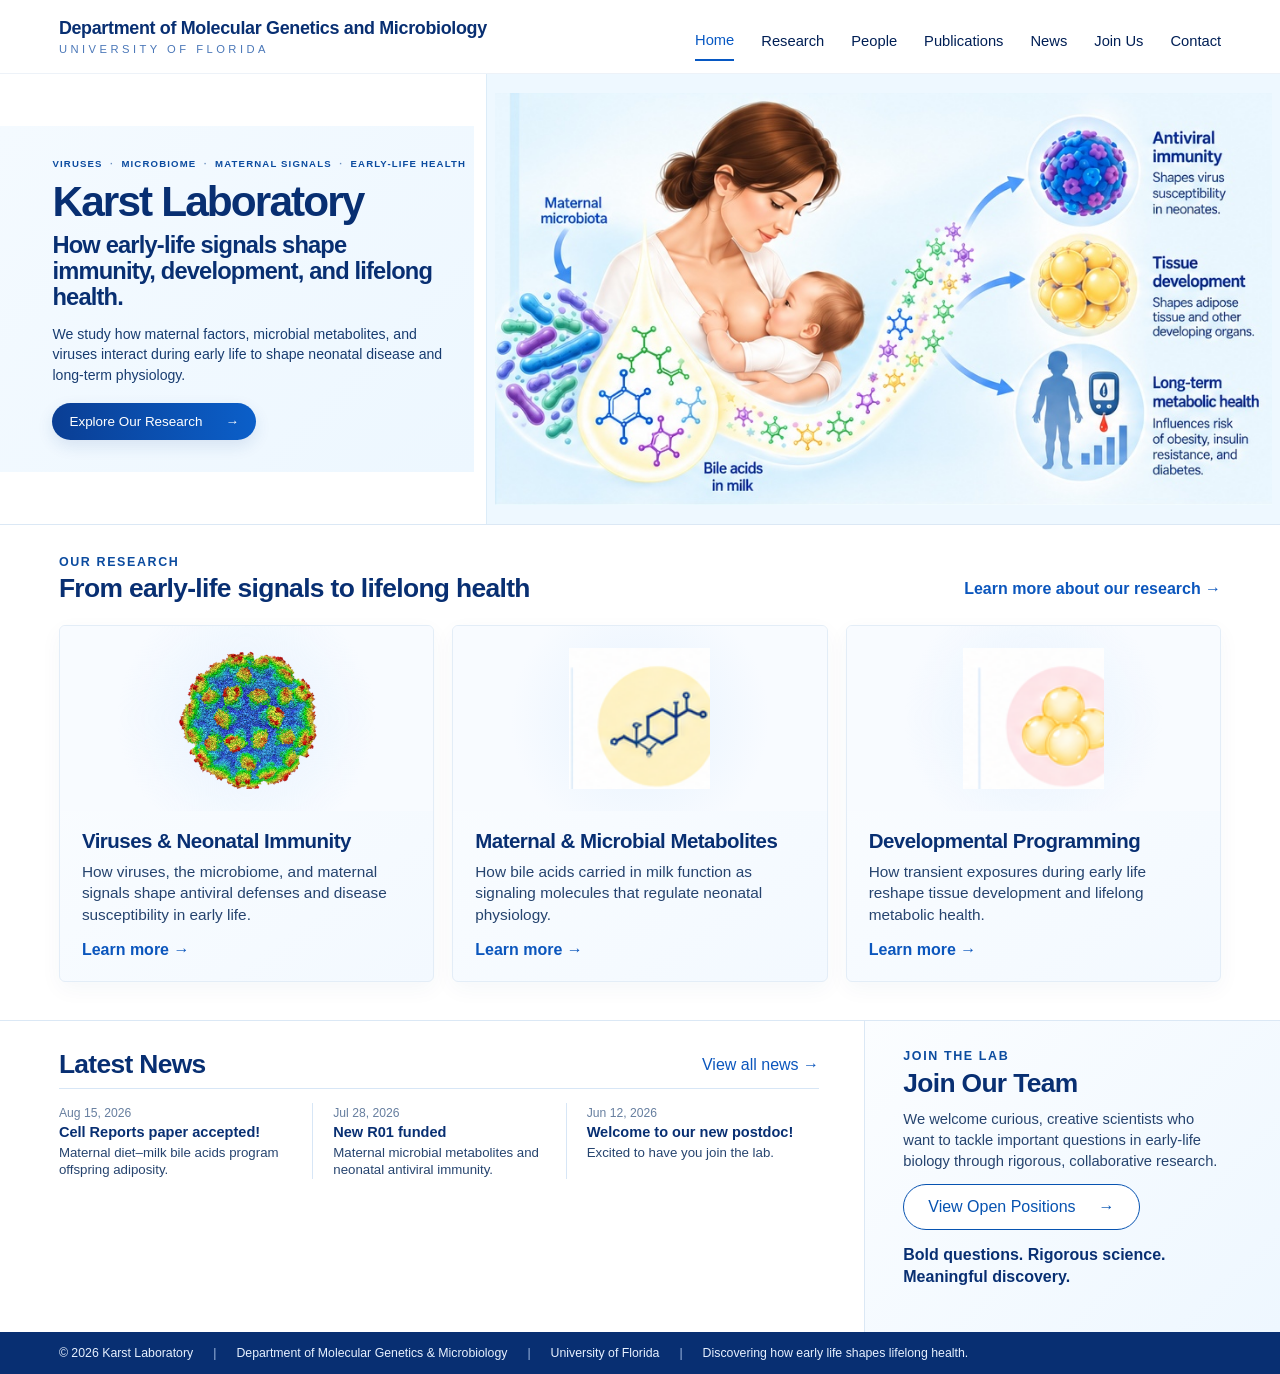
==== commit db1bcd6c: "Add files via upload" ====
--- a/index.html
+++ b/index.html
@@ -6,7 +6,89 @@
   <title>Karst Laboratory | University of Florida</title>
   <meta name="description" content="The Karst Laboratory studies how maternal factors, microbial metabolites, and viruses interact during early life to shape neonatal disease, tissue development, and long-term metabolic health.">
   <link rel="stylesheet" href="styles.css">
-  <link rel="stylesheet" href="home-v2.css">
+  <link rel="stylesheet" href="home.css">
+
+<style id="homepage-final-size-fix">
+/* Critical homepage overrides — intentionally inline so GitHub/browser caching cannot block them. */
+
+.home-page .lab-hero {
+  grid-template-columns: minmax(390px, 38%) minmax(0, 62%) !important;
+  min-height: 450px !important;
+}
+
+.home-page .lab-hero-copy {
+  padding: 32px 26px 32px 4.1vw !important;
+}
+
+.home-page .hero-kicker {
+  font-size: 0.60rem !important;
+  margin-bottom: 12px !important;
+}
+
+.home-page .lab-hero h1 {
+  font-size: clamp(2.65rem, 3.0vw, 3.55rem) !important;
+  line-height: 0.98 !important;
+  margin-bottom: 9px !important;
+}
+
+.home-page .lab-hero h2 {
+  font-size: clamp(1.48rem, 1.65vw, 1.82rem) !important;
+  line-height: 1.10 !important;
+  max-width: 535px !important;
+  margin-bottom: 14px !important;
+}
+
+.home-page .lab-hero-copy > p {
+  font-size: 0.88rem !important;
+  line-height: 1.45 !important;
+  max-width: 540px !important;
+  margin-bottom: 18px !important;
+}
+
+.home-page .lab-hero .button {
+  font-size: 0.84rem !important;
+  padding: 11px 17px !important;
+}
+
+.home-page .lab-hero-art {
+  min-height: 450px !important;
+  padding: 0 8px !important;
+  overflow: hidden !important;
+  display: flex !important;
+  align-items: center !important;
+  justify-content: center !important;
+  background: #eef8ff !important;
+}
+
+.home-page .lab-hero-art img {
+  width: 100% !important;
+  height: auto !important;
+  max-height: 450px !important;
+  min-height: 0 !important;
+  object-fit: contain !important;
+  object-position: center center !important;
+  display: block !important;
+}
+
+.home-page .home-section-intro h2 {
+  font-size: clamp(1.65rem, 1.85vw, 2.0rem) !important;
+  line-height: 1.08 !important;
+}
+
+@media (max-width: 1120px) {
+  .home-page .lab-hero {
+    grid-template-columns: 1fr !important;
+  }
+  .home-page .lab-hero-art {
+    min-height: 0 !important;
+  }
+  .home-page .lab-hero-art img {
+    width: 100% !important;
+    max-height: none !important;
+  }
+}
+</style>
+
 </head>
 
 <body class="home-page">
@@ -38,7 +120,7 @@
     </div>
 
     <div class="lab-hero-art">
-      <img src="assets/home-hero-illustration-v2.jpg"
+      <img src="assets/home-hero-illustration-v3.jpg"
            alt="Scientific illustration showing maternal microbiota influencing bile acids in milk, which shape antiviral immunity, adipose tissue development, and long-term metabolic health.">
     </div>
   </section>
--- a/home.css
+++ b/home.css
@@ -0,0 +1,513 @@
+
+/* Homepage redesign: research-lab-first identity */
+.home-page{
+  --home-navy:#082f72;
+  --home-blue:#0b56bd;
+  --home-ink:#24436d;
+  --home-soft:#f4f9ff;
+  --home-cream:#fcfaf6;
+  --home-line:#dbe8f5;
+}
+
+.home-page .site-header{
+  position:sticky;
+  top:0;
+  z-index:50;
+}
+
+/* Hero */
+.lab-hero{
+  display:grid;
+  grid-template-columns:minmax(430px, .92fr) minmax(560px, 1.35fr);
+  min-height:575px;
+  overflow:hidden;
+  background:
+    radial-gradient(circle at 72% 45%, rgba(225,240,255,.62), transparent 34%),
+    linear-gradient(100deg, #fdfbf7 0%, #fbfbf8 45%, #f4f9ff 100%);
+  border-bottom:1px solid var(--home-line);
+}
+
+.lab-hero-copy{
+  align-self:center;
+  padding:58px 28px 58px 4.6vw;
+  position:relative;
+  z-index:2;
+}
+
+.hero-kicker,
+.eyebrow{
+  color:#0b4b9f;
+  font-weight:700;
+  letter-spacing:.13em;
+  font-size:.78rem;
+}
+
+.hero-kicker{
+  margin-bottom:18px;
+  white-space:nowrap;
+}
+
+.hero-kicker span{
+  padding:0 .38em;
+  color:#6b8fbf;
+}
+
+.lab-hero h1{
+  margin:0 0 12px;
+  color:var(--home-navy);
+  font-family:Georgia,"Times New Roman",serif;
+  font-size:clamp(3.6rem,5vw,5.7rem);
+  line-height:.94;
+  font-weight:700;
+  letter-spacing:-.045em;
+}
+
+.lab-hero h2{
+  margin:0 0 20px;
+  max-width:650px;
+  color:var(--home-navy);
+  font-family:Georgia,"Times New Roman",serif;
+  font-size:clamp(2rem,2.75vw,3rem);
+  line-height:1.08;
+  letter-spacing:-.025em;
+  font-weight:500;
+}
+
+.lab-hero-copy > p{
+  margin:0 0 25px;
+  max-width:650px;
+  color:#183c70;
+  font-family:Georgia,"Times New Roman",serif;
+  font-size:1.15rem;
+  line-height:1.5;
+}
+
+.lab-hero-art{
+  min-width:0;
+  display:flex;
+  align-items:center;
+  justify-content:center;
+  overflow:hidden;
+  padding:0;
+  background:transparent;
+}
+
+.lab-hero-art img{
+  width:100%;
+  height:100%;
+  min-height:575px;
+  object-fit:cover;
+  object-position:center center;
+  display:block;
+  mix-blend-mode:multiply;
+}
+
+/* Research overview */
+.home-research{
+  padding:34px 4.6vw 38px;
+  background:#fff;
+  border-bottom:1px solid var(--home-line);
+}
+
+.home-section-intro{
+  display:flex;
+  align-items:flex-end;
+  justify-content:space-between;
+  gap:30px;
+  margin-bottom:22px;
+}
+
+.home-section-intro h2{
+  margin:5px 0 0;
+  color:var(--home-navy);
+  font-family:Georgia,"Times New Roman",serif;
+  font-weight:600;
+  font-size:clamp(2rem,2.8vw,3rem);
+  letter-spacing:-.025em;
+}
+
+.section-link{
+  white-space:nowrap;
+  padding-bottom:5px;
+  font-weight:650;
+}
+
+.home-research-grid{
+  display:grid;
+  grid-template-columns:repeat(3,minmax(0,1fr));
+  gap:18px;
+}
+
+.home-research-card{
+  overflow:hidden;
+  border:1px solid #e3edf7;
+  border-radius:6px;
+  background:linear-gradient(145deg,#fbfdff 0%,#f3f9ff 100%);
+  box-shadow:0 7px 22px rgba(19,62,116,.045);
+}
+
+.home-card-image{
+  height:205px;
+  display:flex;
+  align-items:center;
+  justify-content:center;
+  padding:22px;
+  background:
+    radial-gradient(circle at center, rgba(217,235,253,.58), transparent 62%),
+    #f8fbff;
+}
+
+.home-card-image img{
+  width:100%;
+  height:100%;
+  object-fit:contain;
+  display:block;
+}
+
+.virus-card-image img{
+  max-width:190px;
+  max-height:190px;
+}
+
+.home-card-copy{
+  padding:19px 22px 22px;
+}
+
+.home-card-copy h3{
+  margin:0 0 9px;
+  color:var(--home-navy);
+  font-family:Georgia,"Times New Roman",serif;
+  font-size:1.42rem;
+  line-height:1.08;
+}
+
+.home-card-copy p{
+  margin:0 0 15px;
+  min-height:4.2em;
+  line-height:1.42;
+  font-size:.96rem;
+}
+
+.home-card-copy a{
+  font-weight:700;
+}
+
+/* Bottom row */
+.home-lower{
+  display:grid;
+  grid-template-columns:1.5fr .72fr;
+  background:#fff;
+}
+
+.home-news{
+  padding:28px 3.5vw 31px 4.6vw;
+  border-right:1px solid var(--home-line);
+}
+
+.home-join{
+  padding:28px 4.6vw 31px 3vw;
+  background:linear-gradient(135deg,#fbfdff 0%,#eef7ff 100%);
+}
+
+.home-join .eyebrow{
+  margin-bottom:5px;
+}
+
+.home-join .outline-button{
+  background:#fff;
+  color:#0753b1;
+  border:1.5px solid #0753b1;
+  box-shadow:none;
+}
+
+.home-join .outline-button:hover{
+  background:#f4f9ff;
+}
+
+/* Keep the real nonenveloped virion transparent instead of forcing a circular crop. */
+.home-page .virus-card-image img{
+  border-radius:0 !important;
+}
+
+/* Responsive */
+@media (max-width:1120px){
+  .lab-hero{
+    grid-template-columns:1fr;
+  }
+
+  .lab-hero-copy{
+    padding:50px 6vw 24px;
+  }
+
+  .hero-kicker{
+    white-space:normal;
+  }
+
+  .lab-hero-art{
+    min-height:470px;
+  }
+
+  .lab-hero-art img{
+    min-height:470px;
+    object-fit:cover;
+  }
+}
+
+@media (max-width:900px){
+  .home-research-grid{
+    grid-template-columns:1fr;
+  }
+
+  .home-research-card{
+    display:grid;
+    grid-template-columns:210px 1fr;
+  }
+
+  .home-card-image{
+    height:auto;
+    min-height:180px;
+  }
+
+  .home-card-copy p{
+    min-height:0;
+  }
+
+  .home-lower{
+    grid-template-columns:1fr;
+  }
+
+  .home-news{
+    border-right:0;
+    border-bottom:1px solid var(--home-line);
+  }
+}
+
+@media (max-width:650px){
+  .lab-hero-copy{
+    padding:38px 6vw 22px;
+  }
+
+  .lab-hero h1{
+    font-size:3.2rem;
+  }
+
+  .lab-hero-art,
+  .lab-hero-art img{
+    min-height:360px;
+  }
+
+  .home-section-intro{
+    align-items:flex-start;
+    flex-direction:column;
+    gap:10px;
+  }
+
+  .home-research-card{
+    display:block;
+  }
+
+  .home-card-image{
+    height:185px;
+  }
+
+  .home-news,
+  .home-join,
+  .home-research{
+    padding-left:6vw;
+    padding-right:6vw;
+  }
+}
+
+
+/* FINAL HOMEPAGE REFINEMENTS — September 2026
+   Typography follows the cleaner sans-serif character of the previous homepage.
+   Hero copy and illustration are deliberately separated into distinct panels. */
+
+.home-page,
+.home-page button,
+.home-page input,
+.home-page textarea,
+.home-page select {
+  font-family: Arial, Helvetica, sans-serif;
+}
+
+.home-page .site-header .brand-name,
+.home-page nav,
+.home-page .lab-hero h1,
+.home-page .lab-hero h2,
+.home-page .lab-hero-copy > p,
+.home-page .home-section-intro h2,
+.home-page .home-card-copy h3,
+.home-page .home-card-copy p,
+.home-page .home-lower h2,
+.home-page .home-lower p {
+  font-family: Arial, Helvetica, sans-serif;
+}
+
+/* Department identity in the header rather than repeating Karst Laboratory. */
+.home-page .site-header .brand-name {
+  font-size: 1.12rem;
+  line-height: 1.12;
+  font-weight: 750;
+  letter-spacing: -0.018em;
+  max-width: 440px;
+}
+
+/* A cleaner 42/58 split creates a distinct text panel and image panel. */
+.home-page .lab-hero {
+  grid-template-columns: minmax(455px, 42%) minmax(0, 58%);
+  background: #fff;
+}
+
+.home-page .lab-hero-copy {
+  background: linear-gradient(135deg, #f4faff 0%, #edf7ff 100%);
+  border-right: 12px solid #fff;
+  padding-left: 4.6vw;
+  padding-right: 34px;
+}
+
+/* Slightly smaller than the previous mockup, while remaining the hero anchor. */
+.home-page .lab-hero h1 {
+  font-size: clamp(3.35rem, 4.35vw, 5.05rem);
+  line-height: .98;
+  font-weight: 760;
+  letter-spacing: -0.045em;
+  margin-bottom: 12px;
+}
+
+.home-page .lab-hero h2 {
+  font-size: clamp(1.9rem, 2.45vw, 2.72rem);
+  line-height: 1.09;
+  font-weight: 720;
+  letter-spacing: -0.035em;
+}
+
+.home-page .lab-hero-copy > p {
+  font-size: 1.08rem;
+  line-height: 1.48;
+}
+
+.home-page .lab-hero-art {
+  background: #eef8ff;
+  border-left: 1px solid #dcecf8;
+}
+
+.home-page .lab-hero-art img {
+  mix-blend-mode: normal;
+  object-fit: cover;
+  object-position: center center;
+}
+
+/* Match the stronger, cleaner headings of the previous homepage. */
+.home-page .home-section-intro h2,
+.home-page .home-card-copy h3,
+.home-page .home-lower h2 {
+  font-weight: 750;
+  letter-spacing: -0.025em;
+}
+
+@media (max-width:1120px) {
+  .home-page .lab-hero {
+    grid-template-columns: 1fr;
+  }
+  .home-page .lab-hero-copy {
+    border-right: 0;
+    border-bottom: 10px solid #fff;
+  }
+}
+
+
+/* SCALE + HERO-FIT REFINEMENTS
+   Keeps the overall design but makes the homepage feel less oversized. */
+
+.home-page .lab-hero {
+  min-height: 520px;
+  grid-template-columns: minmax(430px, 40%) minmax(0, 60%);
+}
+
+.home-page .lab-hero-copy {
+  padding-top: 44px;
+  padding-bottom: 44px;
+  padding-right: 30px;
+}
+
+.home-page .hero-kicker {
+  font-size: .69rem;
+  margin-bottom: 15px;
+  letter-spacing: .12em;
+}
+
+.home-page .lab-hero h1 {
+  font-size: clamp(3rem, 3.85vw, 4.4rem);
+  line-height: .98;
+  margin-bottom: 11px;
+}
+
+.home-page .lab-hero h2 {
+  font-size: clamp(1.72rem, 2.05vw, 2.25rem);
+  line-height: 1.08;
+  max-width: 590px;
+  margin-bottom: 17px;
+}
+
+.home-page .lab-hero-copy > p {
+  font-size: 1rem;
+  line-height: 1.47;
+  max-width: 600px;
+  margin-bottom: 22px;
+}
+
+.home-page .lab-hero-art {
+  min-height: 520px;
+  padding: 0 14px;
+  display: flex;
+  align-items: center;
+  justify-content: center;
+  overflow: hidden;
+}
+
+.home-page .lab-hero-art img {
+  width: 100%;
+  height: 100%;
+  min-height: 0;
+  max-height: 520px;
+  object-fit: contain;
+  object-position: center center;
+  background: #eff8ff;
+}
+
+/* Slightly reduce the large research-section heading. */
+.home-page .home-section-intro h2 {
+  font-size: clamp(1.85rem, 2.25vw, 2.45rem);
+  line-height: 1.08;
+}
+
+/* A modest reduction in the research cards keeps the page visually balanced. */
+.home-page .home-research {
+  padding-top: 30px;
+}
+
+.home-page .home-card-image {
+  height: 185px;
+}
+
+.home-page .home-card-copy h3 {
+  font-size: 1.28rem;
+}
+
+@media (max-width:1120px) {
+  .home-page .lab-hero {
+    grid-template-columns: 1fr;
+  }
+
+  .home-page .lab-hero-art,
+  .home-page .lab-hero-art img {
+    min-height: 0;
+    max-height: none;
+  }
+
+  .home-page .lab-hero-art img {
+    height: auto;
+    object-fit: contain;
+  }
+}
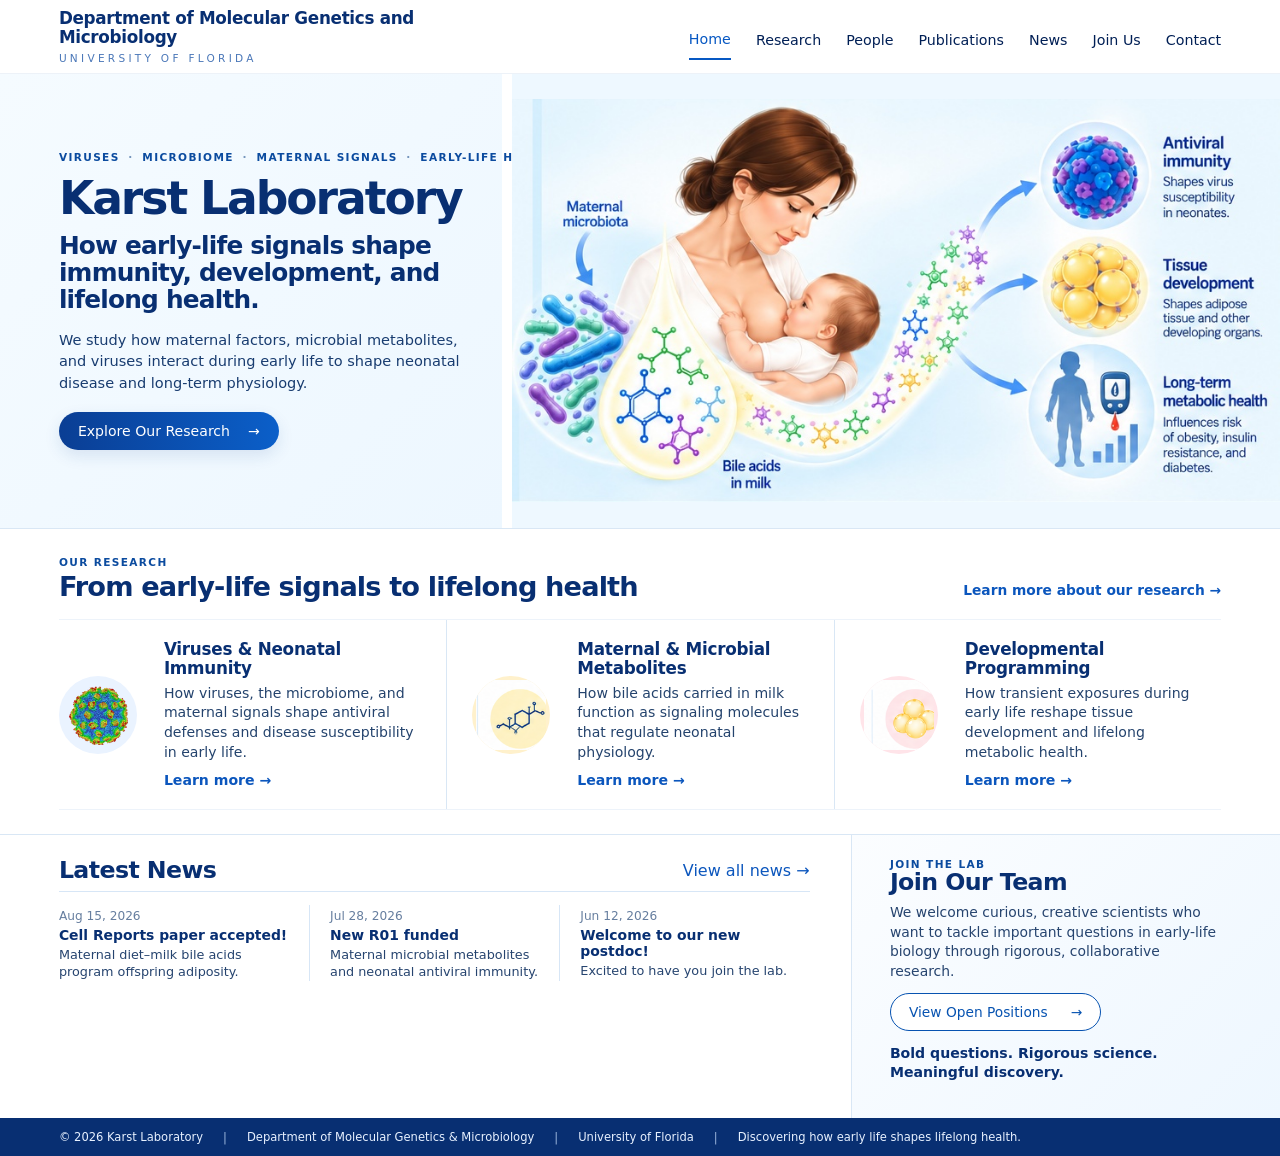
==== commit af272374: "Add files via upload" ====
--- a/index.html
+++ b/index.html
@@ -6,89 +6,7 @@
   <title>Karst Laboratory | University of Florida</title>
   <meta name="description" content="The Karst Laboratory studies how maternal factors, microbial metabolites, and viruses interact during early life to shape neonatal disease, tissue development, and long-term metabolic health.">
   <link rel="stylesheet" href="styles.css">
-  <link rel="stylesheet" href="home.css">
-
-<style id="homepage-final-size-fix">
-/* Critical homepage overrides — intentionally inline so GitHub/browser caching cannot block them. */
-
-.home-page .lab-hero {
-  grid-template-columns: minmax(390px, 38%) minmax(0, 62%) !important;
-  min-height: 450px !important;
-}
-
-.home-page .lab-hero-copy {
-  padding: 32px 26px 32px 4.1vw !important;
-}
-
-.home-page .hero-kicker {
-  font-size: 0.60rem !important;
-  margin-bottom: 12px !important;
-}
-
-.home-page .lab-hero h1 {
-  font-size: clamp(2.65rem, 3.0vw, 3.55rem) !important;
-  line-height: 0.98 !important;
-  margin-bottom: 9px !important;
-}
-
-.home-page .lab-hero h2 {
-  font-size: clamp(1.48rem, 1.65vw, 1.82rem) !important;
-  line-height: 1.10 !important;
-  max-width: 535px !important;
-  margin-bottom: 14px !important;
-}
-
-.home-page .lab-hero-copy > p {
-  font-size: 0.88rem !important;
-  line-height: 1.45 !important;
-  max-width: 540px !important;
-  margin-bottom: 18px !important;
-}
-
-.home-page .lab-hero .button {
-  font-size: 0.84rem !important;
-  padding: 11px 17px !important;
-}
-
-.home-page .lab-hero-art {
-  min-height: 450px !important;
-  padding: 0 8px !important;
-  overflow: hidden !important;
-  display: flex !important;
-  align-items: center !important;
-  justify-content: center !important;
-  background: #eef8ff !important;
-}
-
-.home-page .lab-hero-art img {
-  width: 100% !important;
-  height: auto !important;
-  max-height: 450px !important;
-  min-height: 0 !important;
-  object-fit: contain !important;
-  object-position: center center !important;
-  display: block !important;
-}
-
-.home-page .home-section-intro h2 {
-  font-size: clamp(1.65rem, 1.85vw, 2.0rem) !important;
-  line-height: 1.08 !important;
-}
-
-@media (max-width: 1120px) {
-  .home-page .lab-hero {
-    grid-template-columns: 1fr !important;
-  }
-  .home-page .lab-hero-art {
-    min-height: 0 !important;
-  }
-  .home-page .lab-hero-art img {
-    width: 100% !important;
-    max-height: none !important;
-  }
-}
-</style>
-
+  <link rel="stylesheet" href="home-polished.css">
 </head>
 
 <body class="home-page">
@@ -120,13 +38,13 @@
     </div>
 
     <div class="lab-hero-art">
-      <img src="assets/home-hero-illustration-v3.jpg"
-           alt="Scientific illustration showing maternal microbiota influencing bile acids in milk, which shape antiviral immunity, adipose tissue development, and long-term metabolic health.">
+      <img src="assets/home-hero-polished.jpg"
+           alt="Maternal microbiota and bile acids in milk shape antiviral immunity, adipose tissue development, and long-term metabolic health.">
     </div>
   </section>
 
-  <section class="home-research" aria-labelledby="research-heading">
-    <div class="home-section-intro">
+  <section class="research-strip" aria-labelledby="research-heading">
+    <div class="research-strip-heading">
       <div>
         <div class="eyebrow">OUR RESEARCH</div>
         <h2 id="research-heading">From early-life signals to lifelong health</h2>
@@ -134,34 +52,34 @@
       <a href="research.html" class="section-link">Learn more about our research →</a>
     </div>
 
-    <div class="home-research-grid">
-      <article class="home-research-card">
-        <div class="home-card-image virus-card-image">
+    <div class="research-strip-grid">
+      <article class="research-strip-card">
+        <div class="research-strip-icon">
           <img src="assets/icon-norovirus.png" alt="Nonenveloped norovirus virion">
         </div>
-        <div class="home-card-copy">
+        <div>
           <h3>Viruses &amp; Neonatal Immunity</h3>
           <p>How viruses, the microbiome, and maternal signals shape antiviral defenses and disease susceptibility in early life.</p>
           <a href="research.html#immunity">Learn more →</a>
         </div>
       </article>
 
-      <article class="home-research-card">
-        <div class="home-card-image">
+      <article class="research-strip-card">
+        <div class="research-strip-icon bile-icon">
           <img src="assets/icon-bile-acid.png" alt="Bile acid chemical structure">
         </div>
-        <div class="home-card-copy">
+        <div>
           <h3>Maternal &amp; Microbial Metabolites</h3>
           <p>How bile acids carried in milk function as signaling molecules that regulate neonatal physiology.</p>
           <a href="research.html#bile-acids">Learn more →</a>
         </div>
       </article>
 
-      <article class="home-research-card">
-        <div class="home-card-image">
+      <article class="research-strip-card">
+        <div class="research-strip-icon dev-icon">
           <img src="assets/icon-adipocytes.png" alt="Adipose tissue">
         </div>
-        <div class="home-card-copy">
+        <div>
           <h3>Developmental Programming</h3>
           <p>How transient exposures during early life reshape tissue development and lifelong metabolic health.</p>
           <a href="research.html#programming">Learn more →</a>
--- a/home-polished.css
+++ b/home-polished.css
@@ -0,0 +1,399 @@
+
+/* Karst Lab homepage — polished layout reset
+   Intentionally clean: no layered fixes or inline overrides. */
+
+.home-page{
+  --home-navy:#082f72;
+  --home-blue:#0b56bd;
+  --home-text:#24436d;
+  --home-muted:#647c9d;
+  --home-line:#d9e7f5;
+  --home-pale:#eef8ff;
+  font-family:Inter,ui-sans-serif,system-ui,-apple-system,BlinkMacSystemFont,"Segoe UI",Arial,sans-serif;
+}
+
+/* Header */
+.home-page .site-header{
+  min-height:72px;
+  padding:9px 4.6vw;
+  position:sticky;
+  top:0;
+  z-index:50;
+}
+
+.home-page .site-header .brand-name{
+  font-size:1.05rem;
+  line-height:1.12;
+  font-weight:760;
+  letter-spacing:-.018em;
+  max-width:430px;
+}
+
+.home-page .brand-subtitle{
+  margin-top:5px;
+  font-size:.66rem;
+}
+
+.home-page nav{
+  gap:25px;
+}
+
+.home-page nav a{
+  font-size:.89rem;
+}
+
+/* Hero */
+.home-page .lab-hero{
+  display:grid;
+  grid-template-columns:40% 60%;
+  height:455px;
+  border-bottom:1px solid var(--home-line);
+  background:#fff;
+  overflow:hidden;
+}
+
+.home-page .lab-hero-copy{
+  display:flex;
+  flex-direction:column;
+  justify-content:center;
+  padding:34px 34px 34px 4.6vw;
+  background:linear-gradient(135deg,#f5fbff 0%,#edf7ff 100%);
+  border-right:10px solid #fff;
+}
+
+.home-page .hero-kicker,
+.home-page .eyebrow{
+  color:#0b4b9f;
+  font-weight:760;
+  letter-spacing:.13em;
+  font-size:.66rem;
+}
+
+.home-page .hero-kicker{
+  margin-bottom:14px;
+  white-space:nowrap;
+}
+
+.home-page .hero-kicker span{
+  color:#7595bc;
+  padding:0 .34em;
+}
+
+.home-page .lab-hero h1{
+  margin:0 0 10px;
+  color:var(--home-navy);
+  font-size:clamp(2.85rem,3.35vw,3.8rem);
+  line-height:.98;
+  font-weight:780;
+  letter-spacing:-.045em;
+}
+
+.home-page .lab-hero h2{
+  margin:0 0 15px;
+  max-width:560px;
+  color:var(--home-navy);
+  font-size:clamp(1.55rem,1.72vw,1.88rem);
+  line-height:1.1;
+  font-weight:740;
+  letter-spacing:-.032em;
+}
+
+.home-page .lab-hero-copy > p{
+  margin:0 0 19px;
+  max-width:555px;
+  color:#183c70;
+  font-size:.91rem;
+  line-height:1.48;
+}
+
+.home-page .lab-hero .button{
+  align-self:flex-start;
+  padding:11px 19px;
+  font-size:.88rem;
+  gap:18px;
+}
+
+.home-page .lab-hero-art{
+  display:flex;
+  align-items:center;
+  justify-content:center;
+  min-width:0;
+  overflow:hidden;
+  background:#eef8ff;
+}
+
+.home-page .lab-hero-art img{
+  width:100%;
+  height:100%;
+  object-fit:contain;
+  object-position:center center;
+  display:block;
+}
+
+/* Research strip */
+.home-page .research-strip{
+  padding:27px 4.6vw 24px;
+  border-bottom:1px solid var(--home-line);
+  background:#fff;
+}
+
+.home-page .research-strip-heading{
+  display:flex;
+  align-items:flex-end;
+  justify-content:space-between;
+  gap:24px;
+  margin-bottom:18px;
+}
+
+.home-page .research-strip-heading h2{
+  margin:4px 0 0;
+  color:var(--home-navy);
+  font-size:clamp(1.7rem,1.95vw,2.05rem);
+  line-height:1.08;
+  font-weight:760;
+  letter-spacing:-.032em;
+}
+
+.home-page .section-link{
+  flex:0 0 auto;
+  padding-bottom:3px;
+  font-size:.86rem;
+  font-weight:700;
+}
+
+.home-page .research-strip-grid{
+  display:grid;
+  grid-template-columns:repeat(3,minmax(0,1fr));
+  border-top:1px solid #edf3fa;
+  border-bottom:1px solid #edf3fa;
+}
+
+.home-page .research-strip-card{
+  display:grid;
+  grid-template-columns:88px 1fr;
+  gap:17px;
+  align-items:center;
+  padding:20px 25px 20px 0;
+  min-height:160px;
+}
+
+.home-page .research-strip-card + .research-strip-card{
+  border-left:1px solid var(--home-line);
+  padding-left:25px;
+}
+
+.home-page .research-strip-icon{
+  width:78px;
+  height:78px;
+  display:flex;
+  align-items:center;
+  justify-content:center;
+  border-radius:50%;
+  background:#eaf3ff;
+  overflow:hidden;
+}
+
+.home-page .research-strip-icon.bile-icon{ background:#fff1cc; }
+.home-page .research-strip-icon.dev-icon{ background:#ffe4e9; }
+
+.home-page .research-strip-icon img{
+  width:70px;
+  height:70px;
+  object-fit:contain;
+  display:block;
+}
+
+.home-page .research-strip-card h3{
+  margin:0 0 6px;
+  color:var(--home-navy);
+  font-size:1.05rem;
+  line-height:1.12;
+  font-weight:760;
+  letter-spacing:-.015em;
+}
+
+.home-page .research-strip-card p{
+  margin:0 0 8px;
+  color:var(--home-text);
+  font-size:.88rem;
+  line-height:1.4;
+}
+
+.home-page .research-strip-card a{
+  font-size:.88rem;
+  font-weight:700;
+}
+
+/* Lower section */
+.home-page .home-lower{
+  display:grid;
+  grid-template-columns:1.55fr .78fr;
+  min-height:245px;
+  background:#fff;
+}
+
+.home-page .home-news{
+  padding:23px 3.2vw 24px 4.6vw;
+  border-right:1px solid var(--home-line);
+}
+
+.home-page .section-heading{
+  padding-bottom:8px;
+}
+
+.home-page .section-heading h2,
+.home-page .home-join h2{
+  font-size:1.48rem;
+  line-height:1.05;
+  font-weight:760;
+  letter-spacing:-.025em;
+}
+
+.home-page .news-items{
+  margin-top:13px;
+}
+
+.home-page .news-items article{
+  min-height:76px;
+}
+
+.home-page .news-items h4{
+  font-size:.87rem;
+}
+
+.home-page .news-items p{
+  font-size:.80rem;
+  line-height:1.3;
+}
+
+.home-page .home-join{
+  padding:23px 4.6vw 24px 3vw;
+  background:linear-gradient(135deg,#fbfdff 0%,#eef7ff 100%);
+}
+
+.home-page .home-join > p:not(.tagline){
+  margin:8px 0 12px;
+  font-size:.87rem;
+  line-height:1.4;
+}
+
+.home-page .home-join .outline-button{
+  background:#fff;
+  color:#0753b1;
+  border:1.5px solid #0753b1;
+  box-shadow:none;
+  padding:10px 18px;
+  font-size:.86rem;
+}
+
+.home-page .tagline{
+  margin-top:13px!important;
+  font-size:.88rem!important;
+  line-height:1.35;
+}
+
+/* Footer */
+.home-page footer{
+  padding-top:12px;
+  padding-bottom:12px;
+  font-size:.72rem;
+}
+
+/* Responsive */
+@media (max-width:1100px){
+  .home-page .site-header{
+    align-items:flex-start;
+    flex-direction:column;
+  }
+
+  .home-page nav a{
+    padding:4px 0 9px;
+  }
+
+  .home-page .lab-hero{
+    grid-template-columns:1fr;
+    height:auto;
+  }
+
+  .home-page .lab-hero-copy{
+    border-right:0;
+    border-bottom:8px solid #fff;
+    padding:34px 6vw 30px;
+  }
+
+  .home-page .hero-kicker{
+    white-space:normal;
+  }
+
+  .home-page .lab-hero-art{
+    height:auto;
+  }
+
+  .home-page .lab-hero-art img{
+    height:auto;
+    width:100%;
+  }
+}
+
+@media (max-width:900px){
+  .home-page .research-strip-heading{
+    align-items:flex-start;
+    flex-direction:column;
+    gap:8px;
+  }
+
+  .home-page .research-strip-grid{
+    grid-template-columns:1fr;
+  }
+
+  .home-page .research-strip-card{
+    padding:18px 0;
+  }
+
+  .home-page .research-strip-card + .research-strip-card{
+    border-left:0;
+    border-top:1px solid var(--home-line);
+    padding-left:0;
+  }
+
+  .home-page .home-lower{
+    grid-template-columns:1fr;
+  }
+
+  .home-page .home-news{
+    border-right:0;
+    border-bottom:1px solid var(--home-line);
+  }
+}
+
+@media (max-width:620px){
+  .home-page .lab-hero h1{
+    font-size:2.65rem;
+  }
+
+  .home-page .lab-hero h2{
+    font-size:1.48rem;
+  }
+
+  .home-page .research-strip-card{
+    grid-template-columns:72px 1fr;
+    gap:14px;
+  }
+
+  .home-page .research-strip-icon{
+    width:66px;
+    height:66px;
+  }
+
+  .home-page .research-strip-icon img{
+    width:58px;
+    height:58px;
+  }
+
+  .home-page .research-strip,
+  .home-page .home-news,
+  .home-page .home-join{
+    padding-left:6vw;
+    padding-right:6vw;
+  }
+}
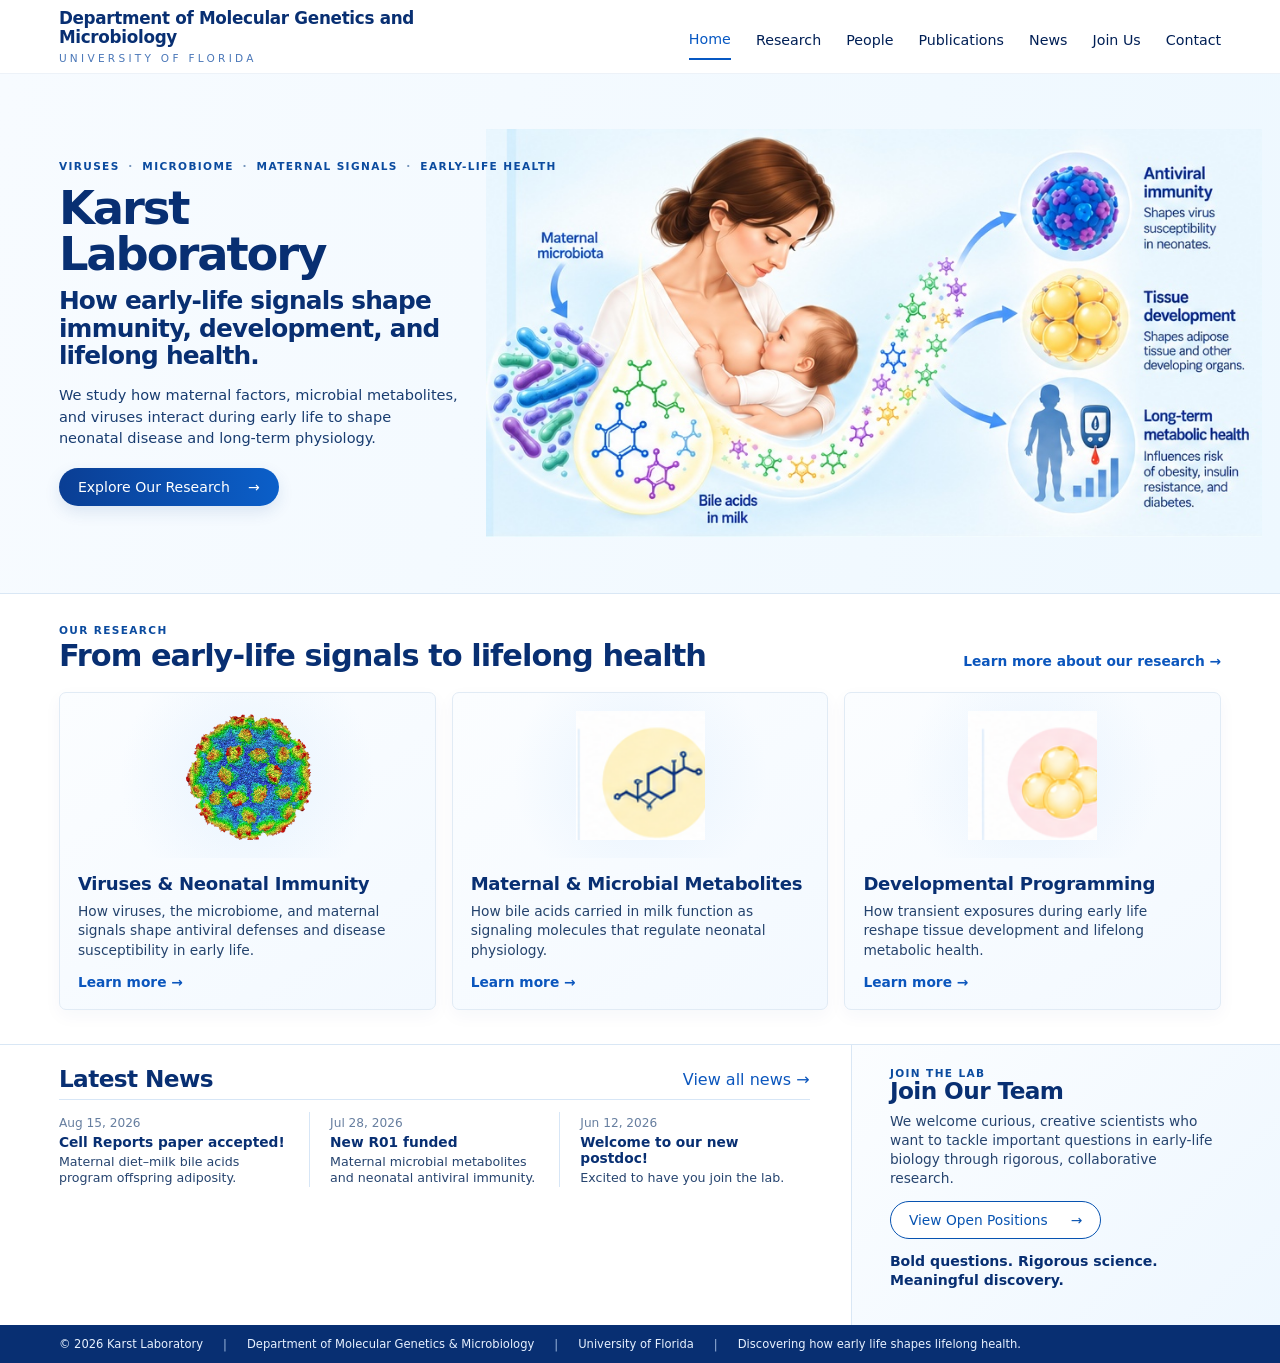
==== commit 6ebfff90: "Add files via upload" ====
--- a/index.html
+++ b/index.html
@@ -6,7 +6,7 @@
   <title>Karst Laboratory | University of Florida</title>
   <meta name="description" content="The Karst Laboratory studies how maternal factors, microbial metabolites, and viruses interact during early life to shape neonatal disease, tissue development, and long-term metabolic health.">
   <link rel="stylesheet" href="styles.css">
-  <link rel="stylesheet" href="home-polished.css">
+  <link rel="stylesheet" href="home-unified.css">
 </head>
 
 <body class="home-page">
@@ -43,8 +43,8 @@
     </div>
   </section>
 
-  <section class="research-strip" aria-labelledby="research-heading">
-    <div class="research-strip-heading">
+  <section class="home-research" aria-labelledby="research-heading">
+    <div class="home-section-intro">
       <div>
         <div class="eyebrow">OUR RESEARCH</div>
         <h2 id="research-heading">From early-life signals to lifelong health</h2>
@@ -52,34 +52,34 @@
       <a href="research.html" class="section-link">Learn more about our research →</a>
     </div>
 
-    <div class="research-strip-grid">
-      <article class="research-strip-card">
-        <div class="research-strip-icon">
+    <div class="home-research-grid">
+      <article class="home-research-card">
+        <div class="home-card-image virus-card-image">
           <img src="assets/icon-norovirus.png" alt="Nonenveloped norovirus virion">
         </div>
-        <div>
+        <div class="home-card-copy">
           <h3>Viruses &amp; Neonatal Immunity</h3>
           <p>How viruses, the microbiome, and maternal signals shape antiviral defenses and disease susceptibility in early life.</p>
           <a href="research.html#immunity">Learn more →</a>
         </div>
       </article>
 
-      <article class="research-strip-card">
-        <div class="research-strip-icon bile-icon">
+      <article class="home-research-card">
+        <div class="home-card-image">
           <img src="assets/icon-bile-acid.png" alt="Bile acid chemical structure">
         </div>
-        <div>
+        <div class="home-card-copy">
           <h3>Maternal &amp; Microbial Metabolites</h3>
           <p>How bile acids carried in milk function as signaling molecules that regulate neonatal physiology.</p>
           <a href="research.html#bile-acids">Learn more →</a>
         </div>
       </article>
 
-      <article class="research-strip-card">
-        <div class="research-strip-icon dev-icon">
+      <article class="home-research-card">
+        <div class="home-card-image">
           <img src="assets/icon-adipocytes.png" alt="Adipose tissue">
         </div>
-        <div>
+        <div class="home-card-copy">
           <h3>Developmental Programming</h3>
           <p>How transient exposures during early life reshape tissue development and lifelong metabolic health.</p>
           <a href="research.html#programming">Learn more →</a>
--- a/home-unified.css
+++ b/home-unified.css
@@ -0,0 +1,389 @@
+
+/* Karst Lab homepage — unified hero + large research cards */
+
+.home-page{
+  --home-navy:#082f72;
+  --home-blue:#0b56bd;
+  --home-text:#24436d;
+  --home-line:#d9e7f5;
+  --home-pale:#eef8ff;
+  font-family:Inter,ui-sans-serif,system-ui,-apple-system,BlinkMacSystemFont,"Segoe UI",Arial,sans-serif;
+}
+
+/* Header */
+.home-page .site-header{
+  min-height:72px;
+  padding:9px 4.6vw;
+  position:sticky;
+  top:0;
+  z-index:50;
+}
+
+.home-page .site-header .brand-name{
+  font-size:1.05rem;
+  line-height:1.12;
+  font-weight:760;
+  letter-spacing:-.018em;
+  max-width:430px;
+}
+
+.home-page .brand-subtitle{
+  margin-top:5px;
+  font-size:.66rem;
+}
+
+.home-page nav{
+  gap:25px;
+}
+
+.home-page nav a{
+  font-size:.89rem;
+}
+
+/* Unified hero: text + illustration in one continuous box */
+.home-page .lab-hero{
+  display:grid;
+  grid-template-columns:38% 62%;
+  min-height:520px;
+  margin:0;
+  background:linear-gradient(100deg,#f7fbff 0%,#f4faff 38%,#eef8ff 100%);
+  border-bottom:1px solid var(--home-line);
+  overflow:hidden;
+}
+
+.home-page .lab-hero-copy{
+  display:flex;
+  flex-direction:column;
+  justify-content:center;
+  padding:40px 28px 40px 4.6vw;
+  background:transparent;
+  border:0;
+  position:relative;
+  z-index:2;
+}
+
+.home-page .hero-kicker,
+.home-page .eyebrow{
+  color:#0b4b9f;
+  font-weight:760;
+  letter-spacing:.13em;
+  font-size:.66rem;
+}
+
+.home-page .hero-kicker{
+  margin-bottom:14px;
+  white-space:nowrap;
+}
+
+.home-page .hero-kicker span{
+  color:#7595bc;
+  padding:0 .34em;
+}
+
+.home-page .lab-hero h1{
+  margin:0 0 10px;
+  color:var(--home-navy);
+  font-size:clamp(2.9rem,3.3vw,3.8rem);
+  line-height:.98;
+  font-weight:780;
+  letter-spacing:-.045em;
+}
+
+.home-page .lab-hero h2{
+  margin:0 0 15px;
+  max-width:550px;
+  color:var(--home-navy);
+  font-size:clamp(1.55rem,1.72vw,1.86rem);
+  line-height:1.1;
+  font-weight:740;
+  letter-spacing:-.032em;
+}
+
+.home-page .lab-hero-copy > p{
+  margin:0 0 19px;
+  max-width:545px;
+  color:#183c70;
+  font-size:.91rem;
+  line-height:1.48;
+}
+
+.home-page .lab-hero .button{
+  align-self:flex-start;
+  padding:11px 19px;
+  font-size:.88rem;
+  gap:18px;
+}
+
+.home-page .lab-hero-art{
+  display:flex;
+  align-items:center;
+  justify-content:center;
+  min-width:0;
+  overflow:hidden;
+  background:transparent;
+  padding:0 18px 0 0;
+}
+
+.home-page .lab-hero-art img{
+  width:100%;
+  height:100%;
+  object-fit:contain;
+  object-position:center center;
+  display:block;
+}
+
+/* Our Research section — larger cards matching the reference format */
+.home-page .home-research{
+  padding:30px 4.6vw 34px;
+  background:#fff;
+  border-bottom:1px solid var(--home-line);
+}
+
+.home-page .home-section-intro{
+  display:flex;
+  align-items:flex-end;
+  justify-content:space-between;
+  gap:28px;
+  margin-bottom:20px;
+}
+
+.home-page .home-section-intro h2{
+  margin:4px 0 0;
+  color:var(--home-navy);
+  font-size:clamp(1.9rem,2.2vw,2.35rem);
+  line-height:1.08;
+  font-weight:760;
+  letter-spacing:-.032em;
+}
+
+.home-page .section-link{
+  flex:0 0 auto;
+  padding-bottom:3px;
+  font-size:.86rem;
+  font-weight:700;
+}
+
+.home-page .home-research-grid{
+  display:grid;
+  grid-template-columns:repeat(3,minmax(0,1fr));
+  gap:16px;
+}
+
+.home-page .home-research-card{
+  overflow:hidden;
+  border:1px solid #e1ebf5;
+  border-radius:7px;
+  background:linear-gradient(145deg,#fbfdff 0%,#f3f9ff 100%);
+  box-shadow:0 6px 18px rgba(19,62,116,.04);
+}
+
+.home-page .home-card-image{
+  height:165px;
+  display:flex;
+  align-items:center;
+  justify-content:center;
+  padding:18px;
+  background:radial-gradient(circle at center,rgba(217,235,253,.52),transparent 62%);
+}
+
+.home-page .home-card-image img{
+  width:100%;
+  height:100%;
+  object-fit:contain;
+  display:block;
+}
+
+.home-page .virus-card-image img{
+  max-width:150px;
+  max-height:150px;
+}
+
+.home-page .home-card-copy{
+  padding:16px 18px 18px;
+}
+
+.home-page .home-card-copy h3{
+  margin:0 0 7px;
+  color:var(--home-navy);
+  font-size:1.13rem;
+  line-height:1.12;
+  font-weight:760;
+  letter-spacing:-.015em;
+}
+
+.home-page .home-card-copy p{
+  margin:0 0 12px;
+  min-height:3.9em;
+  color:var(--home-text);
+  font-size:.86rem;
+  line-height:1.42;
+}
+
+.home-page .home-card-copy a{
+  font-size:.86rem;
+  font-weight:700;
+}
+
+/* Lower section tightened */
+.home-page .home-lower{
+  display:grid;
+  grid-template-columns:1.55fr .78fr;
+  min-height:235px;
+  background:#fff;
+}
+
+.home-page .home-news{
+  padding:22px 3.2vw 23px 4.6vw;
+  border-right:1px solid var(--home-line);
+}
+
+.home-page .section-heading{
+  padding-bottom:7px;
+}
+
+.home-page .section-heading h2,
+.home-page .home-join h2{
+  font-size:1.45rem;
+  line-height:1.05;
+  font-weight:760;
+  letter-spacing:-.025em;
+}
+
+.home-page .news-items{
+  margin-top:12px;
+}
+
+.home-page .news-items article{
+  min-height:72px;
+}
+
+.home-page .news-items h4{
+  font-size:.86rem;
+}
+
+.home-page .news-items p{
+  font-size:.79rem;
+  line-height:1.3;
+}
+
+.home-page .home-join{
+  padding:22px 4.6vw 23px 3vw;
+  background:linear-gradient(135deg,#fbfdff 0%,#eef7ff 100%);
+}
+
+.home-page .home-join > p:not(.tagline){
+  margin:8px 0 12px;
+  font-size:.86rem;
+  line-height:1.4;
+}
+
+.home-page .home-join .outline-button{
+  background:#fff;
+  color:#0753b1;
+  border:1.5px solid #0753b1;
+  box-shadow:none;
+  padding:10px 18px;
+  font-size:.86rem;
+}
+
+.home-page .tagline{
+  margin-top:13px!important;
+  font-size:.88rem!important;
+  line-height:1.35;
+}
+
+.home-page footer{
+  padding-top:12px;
+  padding-bottom:12px;
+  font-size:.72rem;
+}
+
+/* Responsive */
+@media (max-width:1100px){
+  .home-page .site-header{
+    align-items:flex-start;
+    flex-direction:column;
+  }
+
+  .home-page .lab-hero{
+    grid-template-columns:1fr;
+    min-height:0;
+  }
+
+  .home-page .lab-hero-copy{
+    padding:34px 6vw 24px;
+  }
+
+  .home-page .hero-kicker{
+    white-space:normal;
+  }
+
+  .home-page .lab-hero-art{
+    padding:0 4vw 22px;
+  }
+
+  .home-page .lab-hero-art img{
+    height:auto;
+    width:100%;
+  }
+}
+
+@media (max-width:900px){
+  .home-page .home-section-intro{
+    align-items:flex-start;
+    flex-direction:column;
+    gap:8px;
+  }
+
+  .home-page .home-research-grid{
+    grid-template-columns:1fr;
+  }
+
+  .home-page .home-research-card{
+    display:grid;
+    grid-template-columns:190px 1fr;
+  }
+
+  .home-page .home-card-image{
+    height:auto;
+    min-height:155px;
+  }
+
+  .home-page .home-card-copy p{
+    min-height:0;
+  }
+
+  .home-page .home-lower{
+    grid-template-columns:1fr;
+  }
+
+  .home-page .home-news{
+    border-right:0;
+    border-bottom:1px solid var(--home-line);
+  }
+}
+
+@media (max-width:620px){
+  .home-page .lab-hero h1{
+    font-size:2.65rem;
+  }
+
+  .home-page .lab-hero h2{
+    font-size:1.48rem;
+  }
+
+  .home-page .home-research-card{
+    display:block;
+  }
+
+  .home-page .home-card-image{
+    height:155px;
+  }
+
+  .home-page .home-research,
+  .home-page .home-news,
+  .home-page .home-join{
+    padding-left:6vw;
+    padding-right:6vw;
+  }
+}
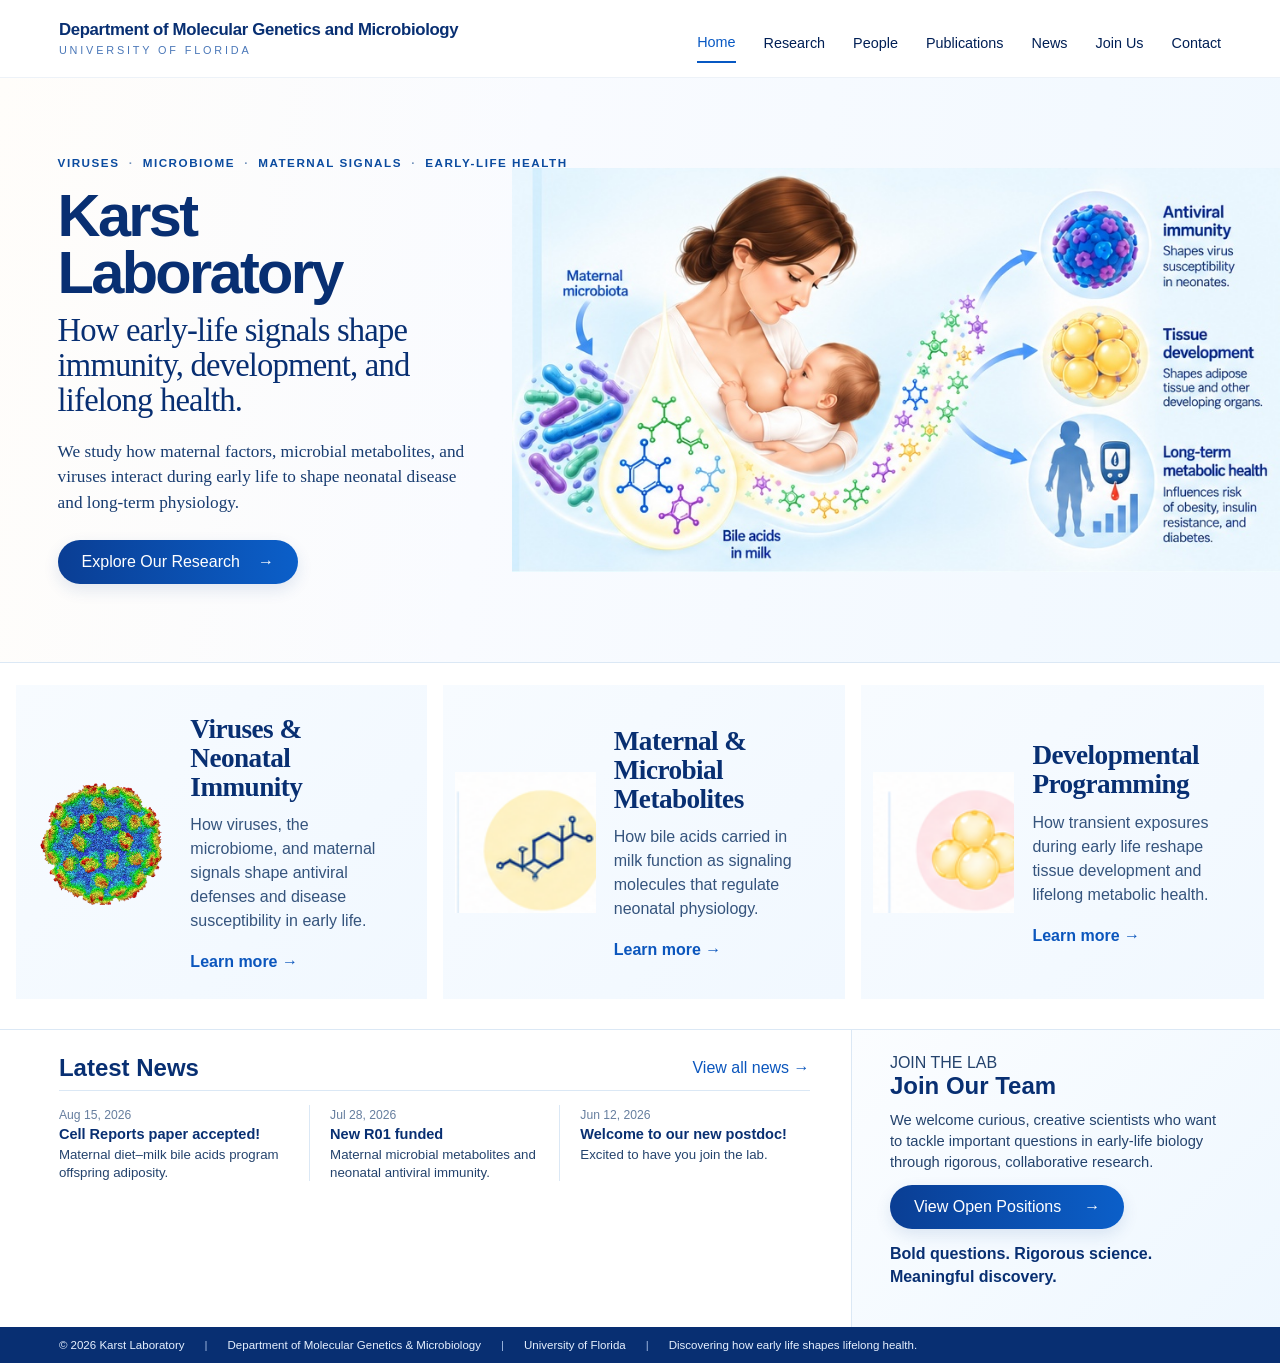
==== commit 62abad59: "Add files via upload" ====
--- a/index.html
+++ b/index.html
@@ -6,7 +6,7 @@
   <title>Karst Laboratory | University of Florida</title>
   <meta name="description" content="The Karst Laboratory studies how maternal factors, microbial metabolites, and viruses interact during early life to shape neonatal disease, tissue development, and long-term metabolic health.">
   <link rel="stylesheet" href="styles.css">
-  <link rel="stylesheet" href="home-unified.css">
+  <link rel="stylesheet" href="home-reference.css">
 </head>
 
 <body class="home-page">
--- a/home-reference.css
+++ b/home-reference.css
@@ -0,0 +1,316 @@
+
+/* Karst Lab homepage — restored to the reference format */
+
+.home-page{
+  --navy:#082f72;
+  --blue:#0b56bd;
+  --text:#24436d;
+  --line:#dbe8f5;
+  --panel:#f7fbff;
+  font-family: Arial, Helvetica, sans-serif;
+}
+
+/* Header */
+.home-page .site-header{
+  min-height:78px;
+  padding:10px 4.6vw;
+  background:#fff;
+  position:sticky;
+  top:0;
+  z-index:50;
+}
+
+.home-page .site-header .brand-name{
+  font-size:1.05rem;
+  font-weight:750;
+  line-height:1.12;
+  letter-spacing:-.02em;
+  max-width:440px;
+}
+
+.home-page .brand-subtitle{
+  margin-top:5px;
+  font-size:.68rem;
+  letter-spacing:.26em;
+}
+
+.home-page nav{
+  gap:28px;
+}
+
+.home-page nav a{
+  font-size:.9rem;
+}
+
+/* HERO — one continuous visual field, as in the reference */
+.home-page .lab-hero{
+  display:grid;
+  grid-template-columns:40% 60%;
+  min-height:585px;
+  background:
+    linear-gradient(100deg,#fffdfa 0%,#f9fbff 40%,#f0f8ff 100%);
+  border-bottom:1px solid var(--line);
+  overflow:hidden;
+}
+
+.home-page .lab-hero-copy{
+  display:flex;
+  flex-direction:column;
+  justify-content:center;
+  padding:48px 28px 48px 4.5vw;
+  background:transparent;
+  border:0;
+}
+
+.home-page .hero-kicker{
+  margin-bottom:18px;
+  color:#0b4b9f;
+  font-size:.73rem;
+  font-weight:700;
+  letter-spacing:.13em;
+  white-space:nowrap;
+}
+
+.home-page .hero-kicker span{
+  color:#6e8fb9;
+  padding:0 .38em;
+}
+
+.home-page .lab-hero h1{
+  margin:0 0 12px;
+  color:var(--navy);
+  font-size:clamp(3.55rem,4.65vw,5.15rem);
+  line-height:.96;
+  font-weight:760;
+  letter-spacing:-.045em;
+}
+
+.home-page .lab-hero h2{
+  margin:0 0 20px;
+  max-width:610px;
+  color:var(--navy);
+  font-family:Georgia,"Times New Roman",serif;
+  font-size:clamp(2rem,2.55vw,2.75rem);
+  line-height:1.08;
+  font-weight:500;
+  letter-spacing:-.025em;
+}
+
+.home-page .lab-hero-copy > p{
+  margin:0 0 25px;
+  max-width:610px;
+  color:#183c70;
+  font-family:Georgia,"Times New Roman",serif;
+  font-size:1.08rem;
+  line-height:1.48;
+}
+
+.home-page .lab-hero .button{
+  align-self:flex-start;
+  padding:13px 24px;
+  font-size:1rem;
+  gap:18px;
+}
+
+.home-page .lab-hero-art{
+  display:flex;
+  align-items:center;
+  justify-content:center;
+  min-width:0;
+  overflow:hidden;
+  background:transparent;
+  padding:0;
+}
+
+.home-page .lab-hero-art img{
+  width:100%;
+  height:100%;
+  object-fit:contain;
+  object-position:center center;
+  display:block;
+}
+
+/* OUR RESEARCH — no section title above; just the three large tiles like the reference */
+.home-page .home-research{
+  padding:22px 1.25vw 30px;
+  background:#fff;
+  border-bottom:1px solid var(--line);
+}
+
+.home-page .home-section-intro{
+  display:none;
+}
+
+.home-page .home-research-grid{
+  display:grid;
+  grid-template-columns:repeat(3,minmax(0,1fr));
+  gap:8px;
+}
+
+.home-page .home-research-card{
+  display:grid;
+  grid-template-columns:41% 59%;
+  align-items:center;
+  min-height:285px;
+  overflow:hidden;
+  border:0;
+  border-radius:0;
+  background:linear-gradient(135deg,#f7fbff 0%,#f1f8ff 100%);
+  box-shadow:none;
+}
+
+.home-page .home-research-card + .home-research-card{
+  border-left:8px solid #fff;
+}
+
+.home-page .home-card-image{
+  height:100%;
+  min-height:285px;
+  display:flex;
+  align-items:center;
+  justify-content:center;
+  padding:24px 12px;
+  background:transparent;
+}
+
+.home-page .home-card-image img{
+  width:100%;
+  height:100%;
+  max-width:180px;
+  max-height:180px;
+  object-fit:contain;
+  display:block;
+}
+
+.home-page .virus-card-image img{
+  max-width:195px;
+  max-height:195px;
+}
+
+.home-page .home-card-copy{
+  padding:30px 28px 28px 6px;
+}
+
+.home-page .home-card-copy h3{
+  margin:0 0 12px;
+  color:var(--navy);
+  font-family:Georgia,"Times New Roman",serif;
+  font-size:1.7rem;
+  line-height:1.06;
+  font-weight:600;
+  letter-spacing:-.02em;
+}
+
+.home-page .home-card-copy p{
+  margin:0 0 20px;
+  min-height:auto;
+  color:#35547d;
+  font-size:1rem;
+  line-height:1.5;
+}
+
+.home-page .home-card-copy a{
+  font-size:1rem;
+  font-weight:700;
+}
+
+/* Keep lower homepage content neat and restrained */
+.home-page .home-lower{
+  display:grid;
+  grid-template-columns:1.55fr .78fr;
+  background:#fff;
+}
+
+.home-page .home-news{
+  padding:24px 3.2vw 26px 4.6vw;
+  border-right:1px solid var(--line);
+}
+
+.home-page .home-join{
+  padding:24px 4.6vw 26px 3vw;
+  background:linear-gradient(135deg,#fbfdff 0%,#eef7ff 100%);
+}
+
+.home-page .section-heading h2,
+.home-page .home-join h2{
+  font-size:1.5rem;
+  font-weight:750;
+}
+
+.home-page footer{
+  padding-top:12px;
+  padding-bottom:12px;
+  font-size:.72rem;
+}
+
+/* Responsive */
+@media (max-width:1100px){
+  .home-page .site-header{
+    flex-direction:column;
+    align-items:flex-start;
+  }
+
+  .home-page .lab-hero{
+    grid-template-columns:1fr;
+    min-height:0;
+  }
+
+  .home-page .lab-hero-copy{
+    padding:40px 6vw 20px;
+  }
+
+  .home-page .hero-kicker{
+    white-space:normal;
+  }
+
+  .home-page .lab-hero-art{
+    padding:0 4vw 20px;
+  }
+
+  .home-page .lab-hero-art img{
+    height:auto;
+  }
+}
+
+@media (max-width:900px){
+  .home-page .home-research-grid{
+    grid-template-columns:1fr;
+  }
+
+  .home-page .home-research-card + .home-research-card{
+    border-left:0;
+    border-top:8px solid #fff;
+  }
+
+  .home-page .home-lower{
+    grid-template-columns:1fr;
+  }
+
+  .home-page .home-news{
+    border-right:0;
+    border-bottom:1px solid var(--line);
+  }
+}
+
+@media (max-width:650px){
+  .home-page .lab-hero h1{
+    font-size:3rem;
+  }
+
+  .home-page .lab-hero h2{
+    font-size:1.8rem;
+  }
+
+  .home-page .home-research-card{
+    grid-template-columns:1fr;
+  }
+
+  .home-page .home-card-image{
+    min-height:170px;
+  }
+
+  .home-page .home-card-copy{
+    padding:0 24px 24px;
+    text-align:center;
+  }
+}
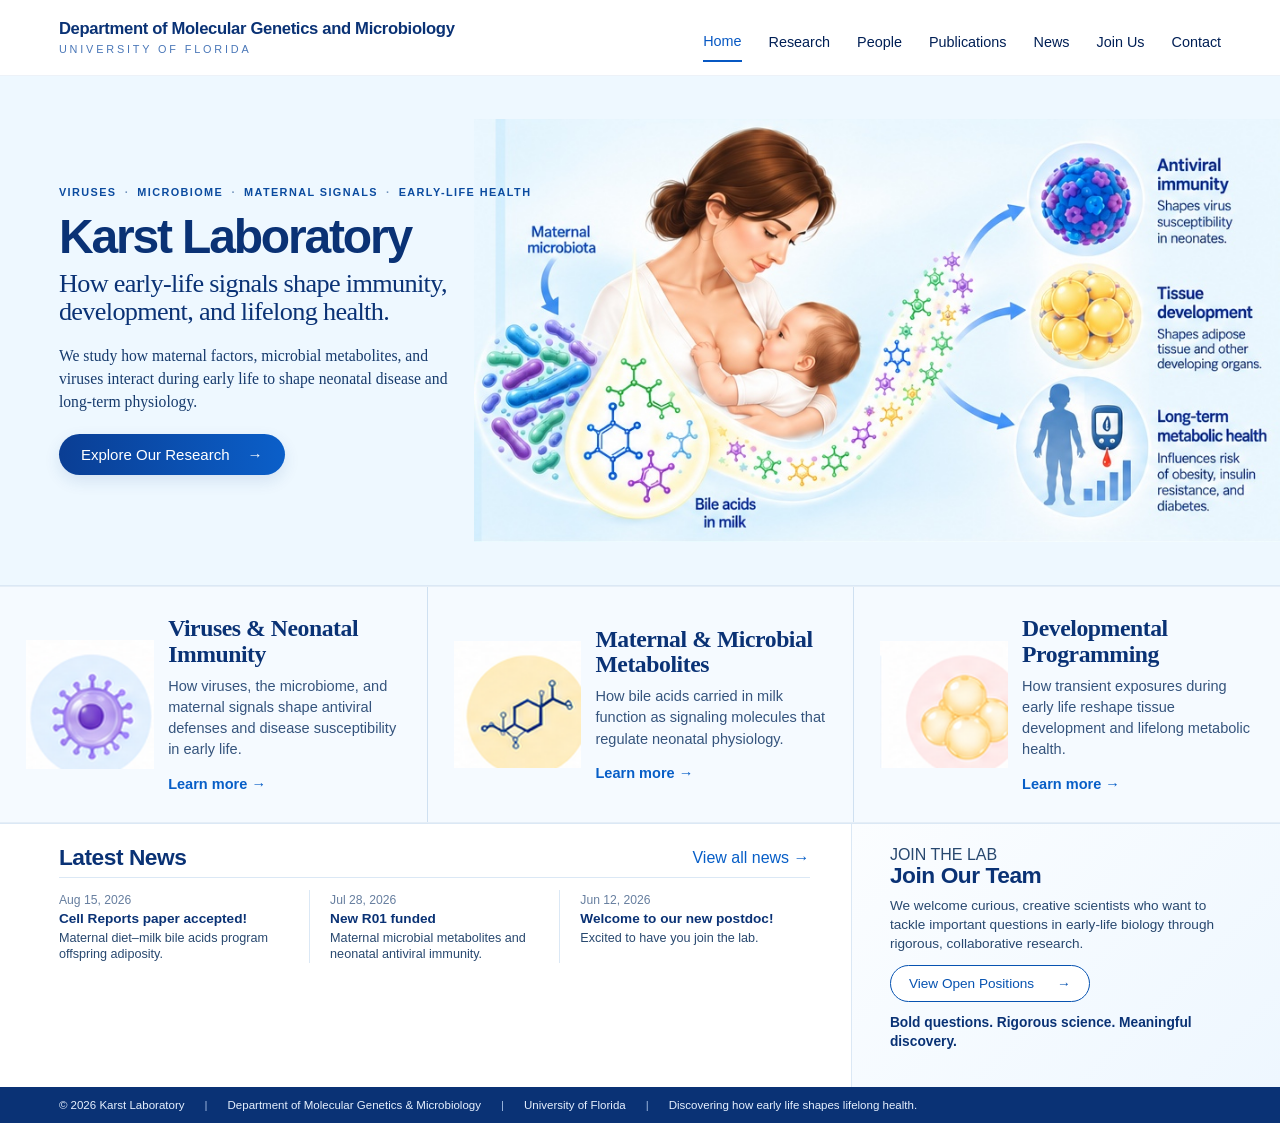
==== commit a0c19eb9: "Add files via upload" ====
--- a/index.html
+++ b/index.html
@@ -6,7 +6,7 @@
   <title>Karst Laboratory | University of Florida</title>
   <meta name="description" content="The Karst Laboratory studies how maternal factors, microbial metabolites, and viruses interact during early life to shape neonatal disease, tissue development, and long-term metabolic health.">
   <link rel="stylesheet" href="styles.css">
-  <link rel="stylesheet" href="home-reference.css">
+  <link rel="stylesheet" href="home-exact.css">
 </head>
 
 <body class="home-page">
@@ -55,7 +55,7 @@
     <div class="home-research-grid">
       <article class="home-research-card">
         <div class="home-card-image virus-card-image">
-          <img src="assets/icon-norovirus.png" alt="Nonenveloped norovirus virion">
+          <img src="assets/icon-virus.png" alt="Nonenveloped norovirus virion">
         </div>
         <div class="home-card-copy">
           <h3>Viruses &amp; Neonatal Immunity</h3>
--- a/home-exact.css
+++ b/home-exact.css
@@ -0,0 +1,380 @@
+
+/* KARST LAB HOMEPAGE — exact return to the earlier reference layout
+   The only intentional identity change is the department name in the header. */
+
+.home-page{
+  --navy:#0a3275;
+  --blue:#075ec7;
+  --text:#28486f;
+  --line:#dbe8f5;
+  --hero:#eef8ff;
+  font-family: Arial, Helvetica, sans-serif;
+}
+
+/* HEADER */
+.home-page .site-header{
+  min-height:76px;
+  padding:10px 4.6vw;
+  background:#fff;
+  position:sticky;
+  top:0;
+  z-index:50;
+}
+
+.home-page .site-header .brand-name{
+  font-family:Arial,Helvetica,sans-serif;
+  font-size:1.04rem;
+  line-height:1.12;
+  font-weight:750;
+  letter-spacing:-.02em;
+  max-width:455px;
+}
+
+.home-page .brand-subtitle{
+  margin-top:5px;
+  font-size:.68rem;
+  letter-spacing:.26em;
+}
+
+.home-page nav{
+  gap:27px;
+}
+
+.home-page nav a{
+  font-size:.9rem;
+}
+
+/* HERO — one color, one continuous box */
+.home-page .lab-hero{
+  display:grid;
+  grid-template-columns:37% 63%;
+  min-height:510px;
+  background:var(--hero);
+  border-bottom:1px solid var(--line);
+  overflow:hidden;
+}
+
+.home-page .lab-hero-copy{
+  display:flex;
+  flex-direction:column;
+  justify-content:center;
+  padding:38px 18px 38px 4.6vw;
+  background:transparent;
+  border:0;
+  position:relative;
+  z-index:2;
+}
+
+.home-page .hero-kicker{
+  margin-bottom:15px;
+  color:#0b4b9f;
+  font-size:.68rem;
+  font-weight:750;
+  letter-spacing:.13em;
+  white-space:nowrap;
+}
+
+.home-page .hero-kicker span{
+  color:#7192bb;
+  padding:0 .34em;
+}
+
+/* Smaller so Karst Laboratory stays on one line */
+.home-page .lab-hero h1{
+  margin:0 0 10px;
+  color:var(--navy);
+  font-family:Arial,Helvetica,sans-serif;
+  font-size:clamp(3rem,3.75vw,4.15rem);
+  line-height:.98;
+  font-weight:780;
+  letter-spacing:-.045em;
+  white-space:nowrap;
+}
+
+/* Reduced subtitle to match the reference proportions */
+.home-page .lab-hero h2{
+  margin:0 0 17px;
+  max-width:570px;
+  color:var(--navy);
+  font-family:Georgia,"Times New Roman",serif;
+  font-size:clamp(1.62rem,2.05vw,2.15rem);
+  line-height:1.09;
+  font-weight:500;
+  letter-spacing:-.025em;
+}
+
+.home-page .lab-hero-copy > p{
+  margin:0 0 21px;
+  max-width:560px;
+  color:#173b6d;
+  font-family:Georgia,"Times New Roman",serif;
+  font-size:.98rem;
+  line-height:1.48;
+}
+
+.home-page .lab-hero .button{
+  align-self:flex-start;
+  padding:12px 22px;
+  font-size:.94rem;
+  gap:18px;
+}
+
+.home-page .lab-hero-art{
+  display:flex;
+  align-items:center;
+  justify-content:center;
+  min-width:0;
+  overflow:hidden;
+  background:var(--hero);
+  padding:0;
+}
+
+.home-page .lab-hero-art img{
+  width:100%;
+  height:100%;
+  object-fit:contain;
+  object-position:center center;
+  display:block;
+}
+
+/* MIDDLE RESEARCH AREA — one continuous box with internal dividers */
+.home-page .home-research{
+  padding:0;
+  margin:0;
+  background:#fff;
+  border-bottom:1px solid var(--line);
+}
+
+.home-page .home-section-intro{
+  display:none;
+}
+
+.home-page .home-research-grid{
+  display:grid;
+  grid-template-columns:repeat(3,minmax(0,1fr));
+  gap:0;
+  margin:0;
+  background:#f5faff;
+  border-top:1px solid #e5eef7;
+  border-bottom:1px solid #e5eef7;
+}
+
+.home-page .home-research-card{
+  display:grid;
+  grid-template-columns:38% 62%;
+  align-items:center;
+  min-height:235px;
+  overflow:hidden;
+  border:0;
+  border-radius:0;
+  background:#f5faff;
+  box-shadow:none;
+}
+
+.home-page .home-research-card + .home-research-card{
+  border-left:1px solid #cfe0f1;
+}
+
+.home-page .home-card-image{
+  height:100%;
+  min-height:235px;
+  display:flex;
+  align-items:center;
+  justify-content:center;
+  padding:22px 8px 22px 26px;
+  background:transparent;
+}
+
+.home-page .home-card-image img{
+  width:100%;
+  height:100%;
+  max-width:135px;
+  max-height:135px;
+  object-fit:contain;
+  display:block;
+}
+
+.home-page .virus-card-image img{
+  max-width:145px;
+  max-height:145px;
+}
+
+.home-page .home-card-copy{
+  padding:24px 24px 24px 6px;
+}
+
+.home-page .home-card-copy h3{
+  margin:0 0 9px;
+  color:var(--navy);
+  font-family:Georgia,"Times New Roman",serif;
+  font-size:1.48rem;
+  line-height:1.06;
+  font-weight:600;
+  letter-spacing:-.018em;
+}
+
+.home-page .home-card-copy p{
+  margin:0 0 14px;
+  min-height:auto;
+  color:#35547d;
+  font-size:.91rem;
+  line-height:1.46;
+}
+
+.home-page .home-card-copy a{
+  font-size:.91rem;
+  font-weight:700;
+}
+
+/* LOWER SECTION — preserve the compact reference feel */
+.home-page .home-lower{
+  display:grid;
+  grid-template-columns:1.55fr .78fr;
+  background:#fff;
+}
+
+.home-page .home-news{
+  padding:22px 3.2vw 24px 4.6vw;
+  border-right:1px solid var(--line);
+}
+
+.home-page .home-join{
+  padding:22px 4.6vw 24px 3vw;
+  background:linear-gradient(135deg,#fbfdff 0%,#eef7ff 100%);
+}
+
+.home-page .section-heading{
+  padding-bottom:7px;
+}
+
+.home-page .section-heading h2,
+.home-page .home-join h2{
+  font-size:1.42rem;
+  line-height:1.05;
+  font-weight:760;
+  letter-spacing:-.02em;
+}
+
+.home-page .news-items{
+  margin-top:12px;
+}
+
+.home-page .news-items article{
+  min-height:72px;
+}
+
+.home-page .news-items h4{
+  font-size:.85rem;
+}
+
+.home-page .news-items p{
+  font-size:.79rem;
+  line-height:1.3;
+}
+
+.home-page .home-join > p:not(.tagline){
+  margin:8px 0 12px;
+  font-size:.85rem;
+  line-height:1.4;
+}
+
+.home-page .home-join .outline-button{
+  background:#fff;
+  color:#0753b1;
+  border:1.5px solid #0753b1;
+  box-shadow:none;
+  padding:10px 18px;
+  font-size:.85rem;
+}
+
+.home-page .tagline{
+  margin-top:12px!important;
+  font-size:.86rem!important;
+  line-height:1.35;
+}
+
+.home-page footer{
+  padding-top:12px;
+  padding-bottom:12px;
+  font-size:.72rem;
+}
+
+/* RESPONSIVE */
+@media (max-width:1180px){
+  .home-page .lab-hero{
+    grid-template-columns:40% 60%;
+  }
+  .home-page .lab-hero h1{
+    font-size:3rem;
+  }
+}
+
+@media (max-width:1020px){
+  .home-page .site-header{
+    flex-direction:column;
+    align-items:flex-start;
+  }
+
+  .home-page .lab-hero{
+    grid-template-columns:1fr;
+    min-height:0;
+  }
+
+  .home-page .lab-hero-copy{
+    padding:34px 6vw 22px;
+  }
+
+  .home-page .hero-kicker{
+    white-space:normal;
+  }
+
+  .home-page .lab-hero h1{
+    white-space:normal;
+  }
+
+  .home-page .lab-hero-art img{
+    height:auto;
+  }
+
+  .home-page .home-research-grid{
+    grid-template-columns:1fr;
+  }
+
+  .home-page .home-research-card + .home-research-card{
+    border-left:0;
+    border-top:1px solid #cfe0f1;
+  }
+
+  .home-page .home-lower{
+    grid-template-columns:1fr;
+  }
+
+  .home-page .home-news{
+    border-right:0;
+    border-bottom:1px solid var(--line);
+  }
+}
+
+@media (max-width:620px){
+  .home-page .lab-hero h1{
+    font-size:2.7rem;
+  }
+
+  .home-page .lab-hero h2{
+    font-size:1.55rem;
+  }
+
+  .home-page .home-research-card{
+    grid-template-columns:1fr;
+    text-align:center;
+  }
+
+  .home-page .home-card-image{
+    min-height:150px;
+    padding:20px 20px 4px;
+  }
+
+  .home-page .home-card-copy{
+    padding:8px 24px 22px;
+  }
+}
